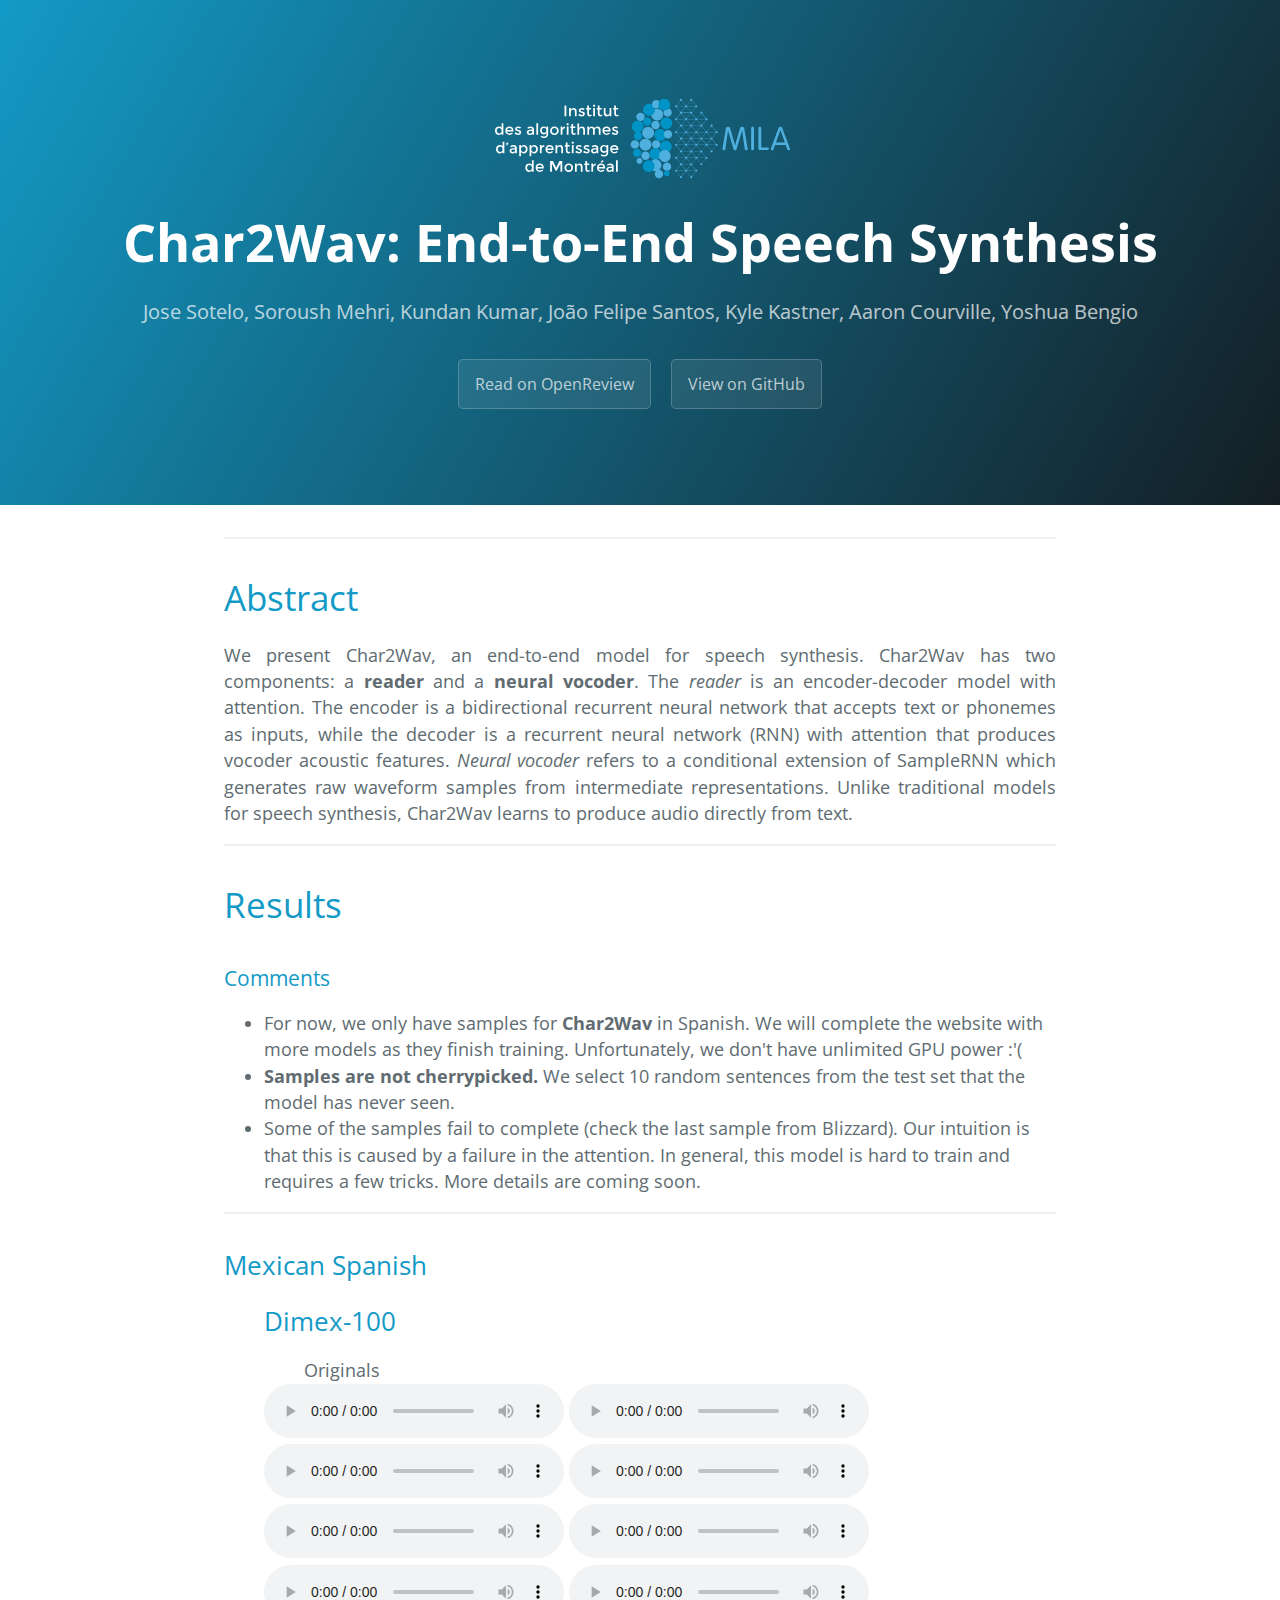
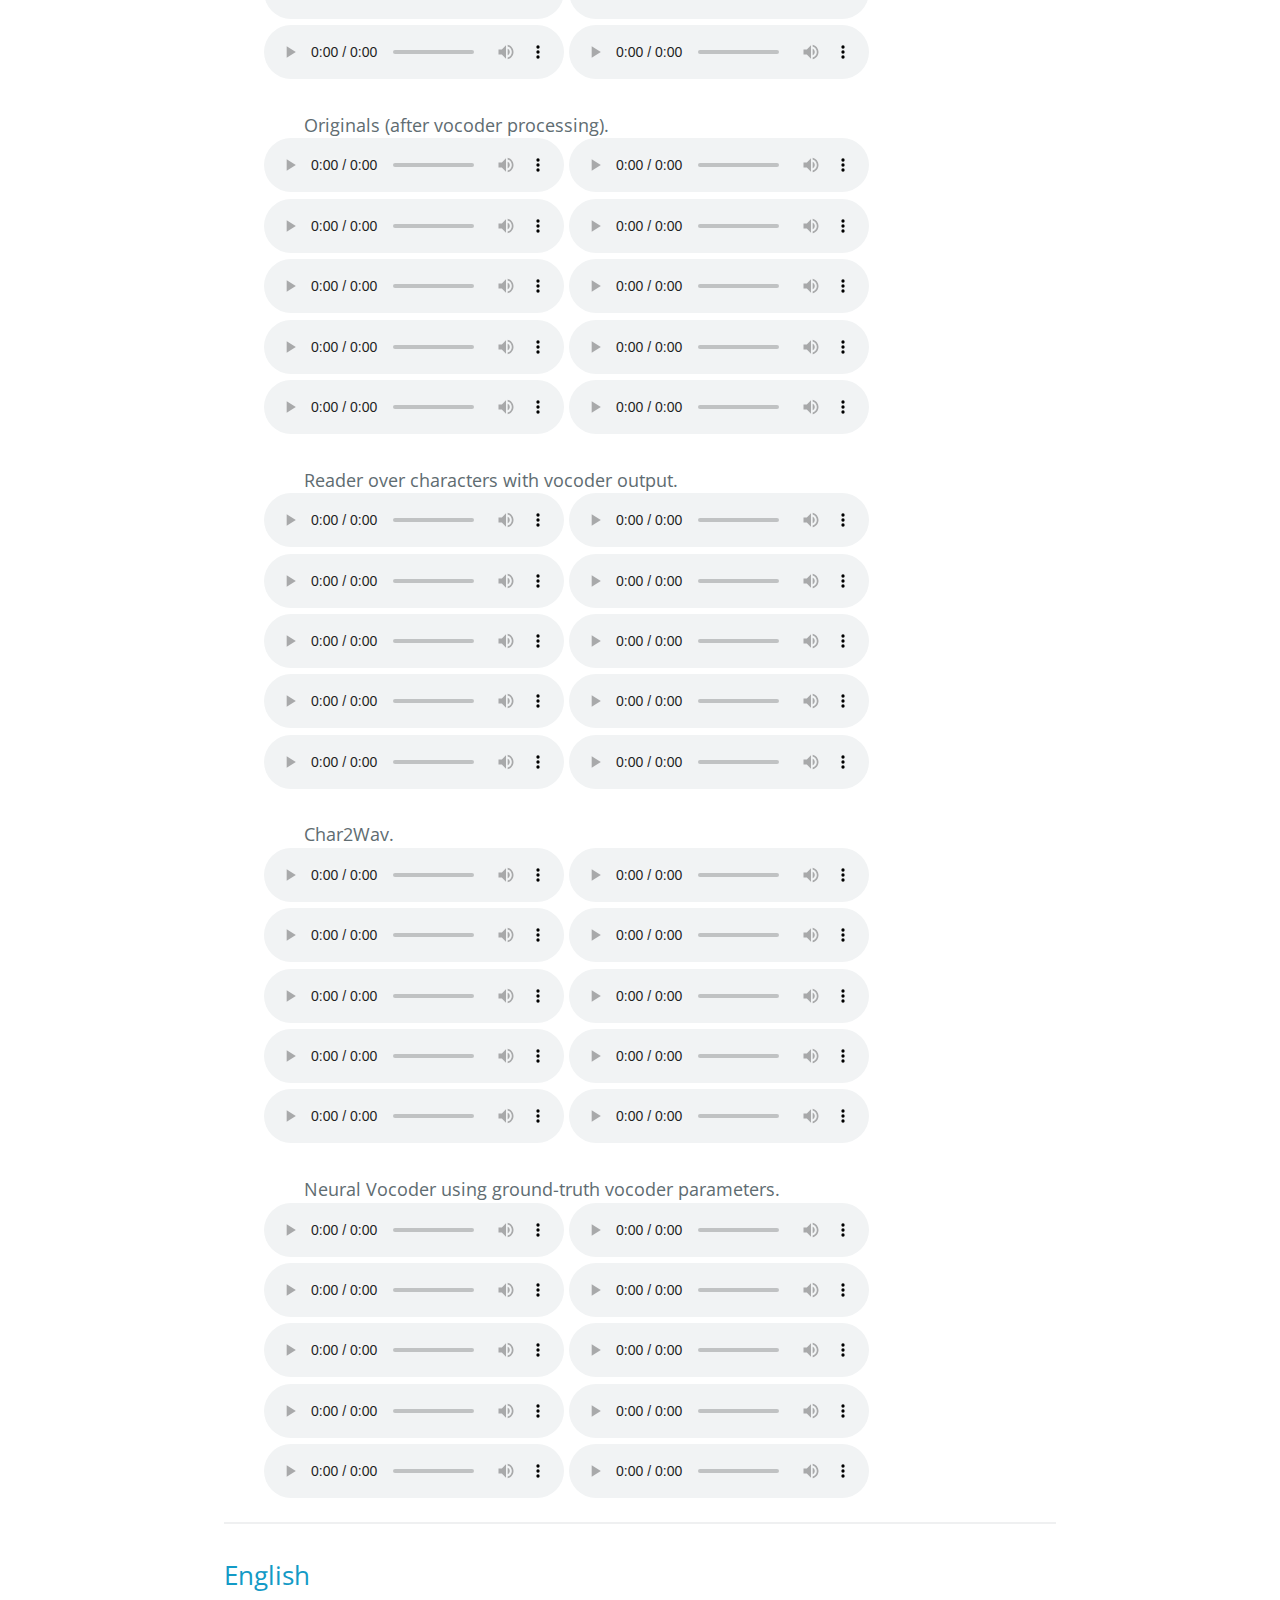
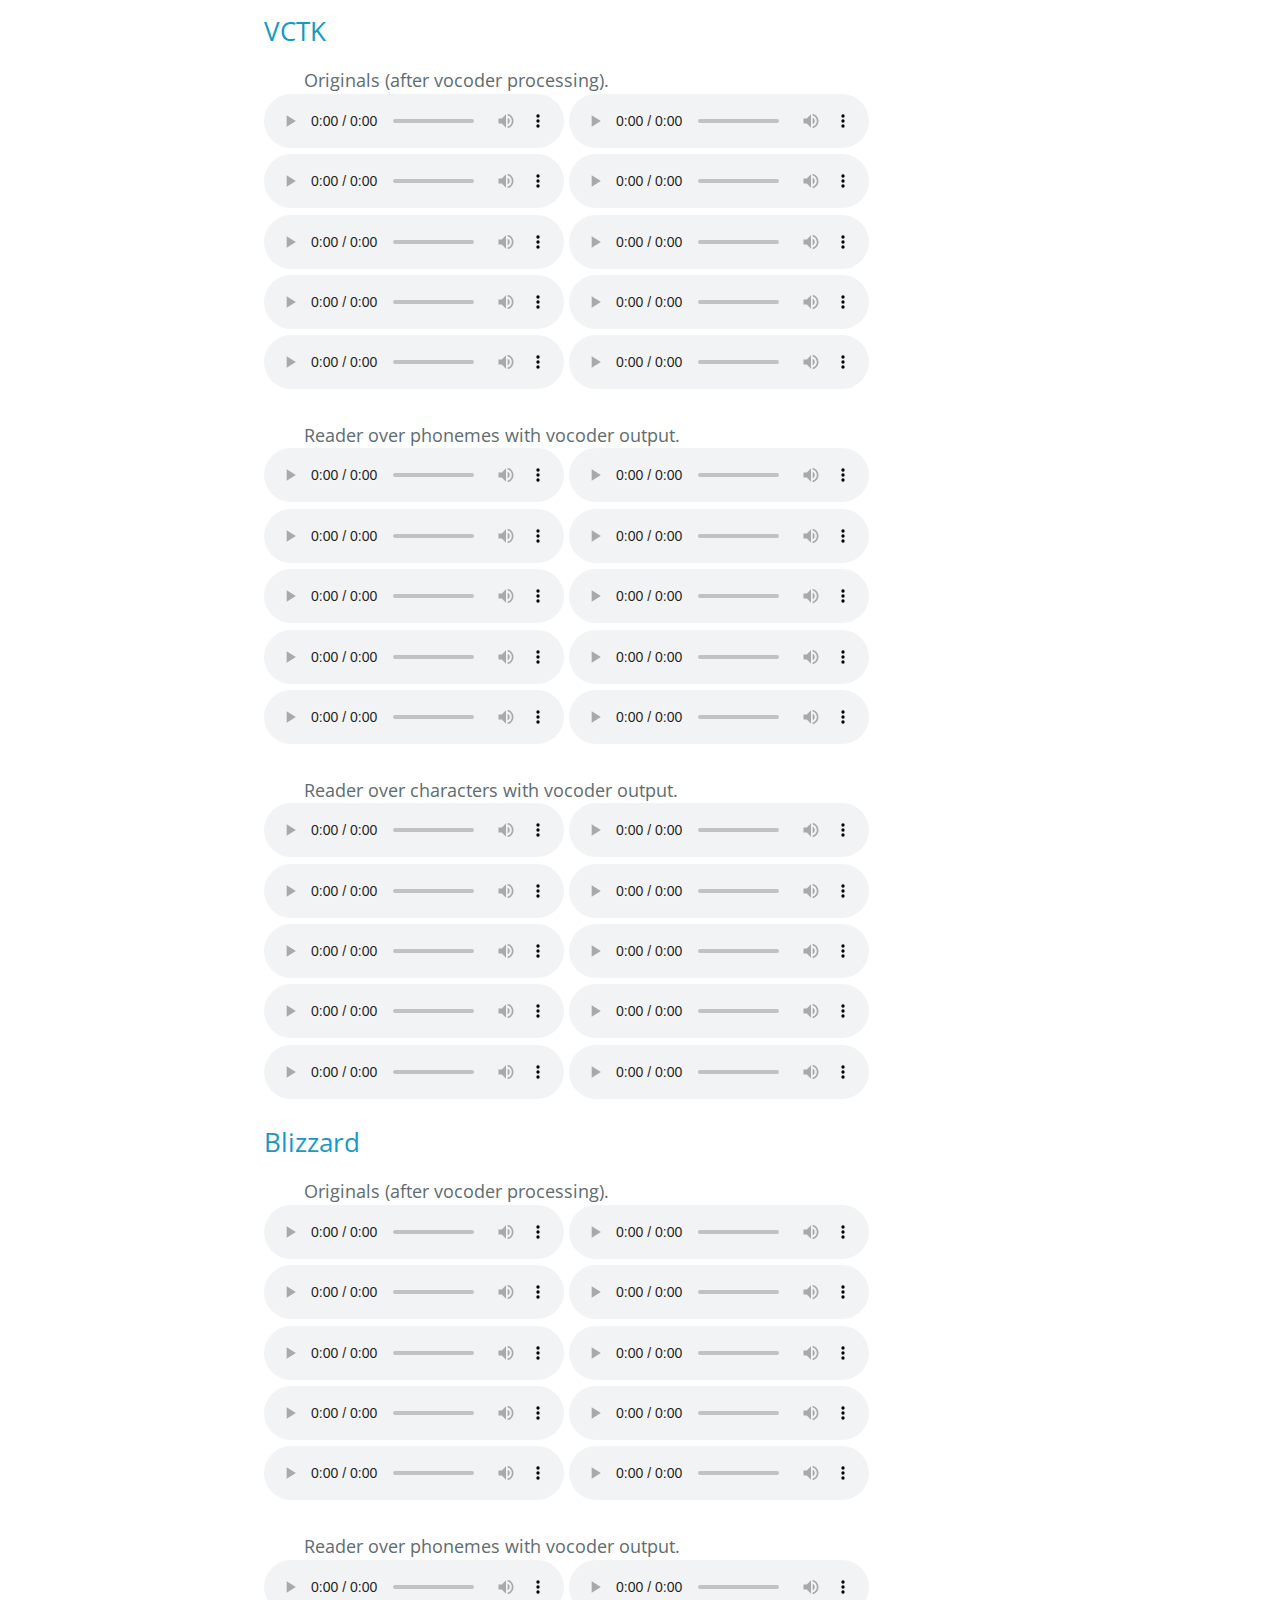
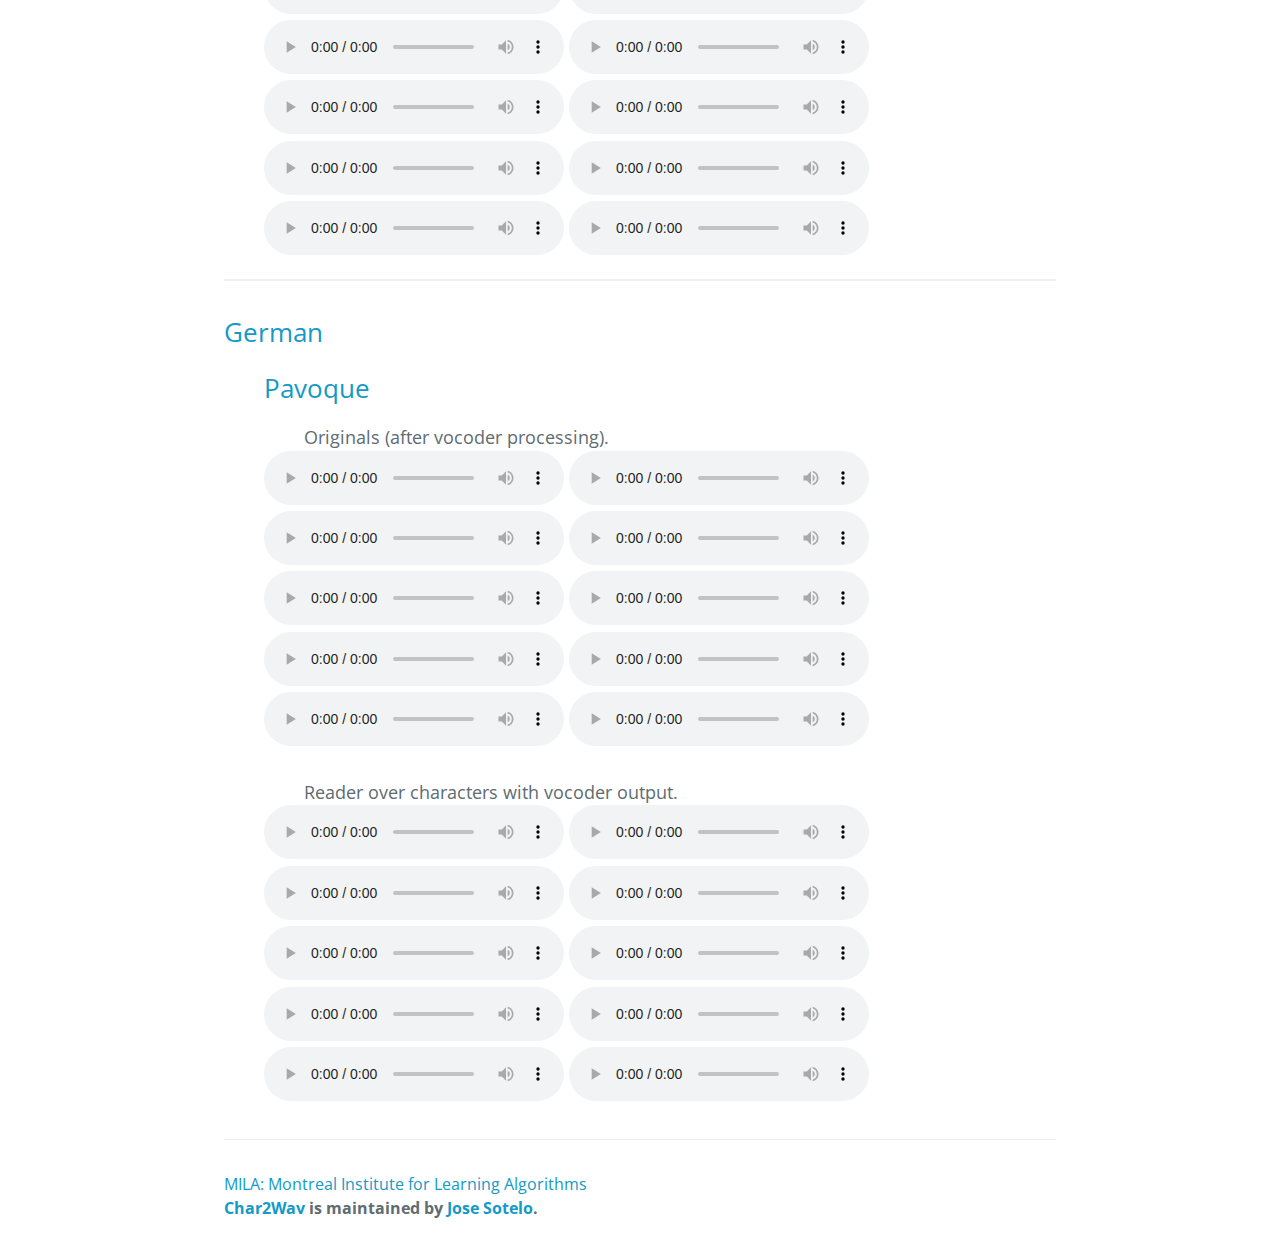
==== obamanet/index.html @ 6a2c7021 "pushing all code to obamanet folder" ====
<!DOCTYPE html>
<html lang="en-us">
<script>

  (function(i,s,o,g,r,a,m){i['GoogleAnalyticsObject']=r;i[r]=i[r]||function(){
  (i[r].q=i[r].q||[]).push(arguments)},i[r].l=1*new Date();a=s.createElement(o),
  m=s.getElementsByTagName(o)[0];a.async=1;a.src=g;m.parentNode.insertBefore(a,m)
  })(window,document,'script','https://www.google-analytics.com/analytics.js','ga');

  ga('create', 'UA-89688406-1', 'auto');
  ga('send', 'pageview');

</script>

<head>
  <meta charset="UTF-8">
  <title>Char2Wav: End-to-End Speech Synthesis</title>
  <meta name="viewport" content="width=device-width, initial-scale=1">
  <meta name="theme-color" content="#157878">
  <link rel="stylesheet" href="css/normalize.css">
  <link href='https://fonts.googleapis.com/css?family=Open+Sans:400,700' rel='stylesheet' type='text/css'>
  <link rel="stylesheet" href="css/cayman.css">
</head>

<body>
  <section class="page-header">
    <img src="assets/mila_logo_fr.svg">
    <h1 class="project-name">Char2Wav: End-to-End Speech Synthesis</h1>
    <h2 class="project-tagline">Jose Sotelo, Soroush Mehri, Kundan Kumar, João Felipe Santos, Kyle Kastner, Aaron Courville, Yoshua Bengio</h2>
    <a href="https://openreview.net/forum?id=B1VWyySKx" class="btn">Read on OpenReview</a>
    <a href="https://github.com/sotelo/parrot" class="btn">View on GitHub</a>
  </section>


  <section class="main-content">

<hr />
  <h1 id="section">Abstract</h1>
  <p style="text-align:justify">We present Char2Wav, an end-to-end model for speech synthesis. Char2Wav has two components: a <strong>reader</strong> and a <strong>neural vocoder</strong>. The <em>reader</em> is an encoder-decoder model with attention. The encoder is a bidirectional recurrent neural network that accepts text or phonemes as inputs, while the decoder is a recurrent neural network (RNN) with attention that produces vocoder acoustic features. <em>Neural vocoder</em> refers to a conditional extension of SampleRNN which generates raw waveform samples from intermediate representations. Unlike traditional models for speech synthesis, Char2Wav learns to produce audio directly from text.</p>
<hr />

<h1 id="section">Results</h1>

<h3 id="section">Comments</h3>
<ul>
  <li>For now, we only have samples for <strong>Char2Wav</strong> in Spanish. We will complete the website with more models as they finish training. Unfortunately, we don't have unlimited GPU power :'( </li>
  <li><strong> Samples are not cherrypicked.</strong> We select 10 random sentences from the test set that the model has never seen.</li>
  <li>Some of the samples fail to complete (check the last sample from Blizzard). Our intuition is that this is caused by a failure in the attention. In general, this model is hard to train and requires a few tricks. More details are coming soon.</li>
</ul>

<hr />

<h2>Mexican Spanish</h2>
  <ul>
    <h2>Dimex-100</h2>
    
    <ul>Originals</ul>

    <audio controls>
      <source src="./files/wav/dimex/raw_best_bidirectional_text_0.wav" type="audio/wav">
    Your browser does not support the audio element.
    </audio>

    <audio controls>
      <source src="./files/wav/dimex/raw_best_bidirectional_text_1.wav" type="audio/wav">
    Your browser does not support the audio element.
    </audio>

    <audio controls>
      <source src="./files/wav/dimex/raw_best_bidirectional_text_2.wav" type="audio/wav">
    Your browser does not support the audio element.
    </audio>

    <audio controls>
      <source src="./files/wav/dimex/raw_best_bidirectional_text_3.wav" type="audio/wav">
    Your browser does not support the audio element.
    </audio>

    <audio controls>
      <source src="./files/wav/dimex/raw_best_bidirectional_text_4.wav" type="audio/wav">
    Your browser does not support the audio element.
    </audio>

    <audio controls>
      <source src="./files/wav/dimex/raw_best_bidirectional_text_5.wav" type="audio/wav">
    Your browser does not support the audio element.
    </audio>

    <audio controls>
      <source src="./files/wav/dimex/raw_best_bidirectional_text_6.wav" type="audio/wav">
    Your browser does not support the audio element.
    </audio>

    <audio controls>
      <source src="./files/wav/dimex/raw_best_bidirectional_text_7.wav" type="audio/wav">
    Your browser does not support the audio element.
    </audio>

    <audio controls>
      <source src="./files/wav/dimex/raw_best_bidirectional_text_8.wav" type="audio/wav">
    Your browser does not support the audio element.
    </audio>

    <audio controls>
      <source src="./files/wav/dimex/raw_best_bidirectional_text_9.wav" type="audio/wav">
    Your browser does not support the audio element.
    </audio>

    <ul><br>Originals (after vocoder processing).</ul>

    <audio controls>
      <source src="./files/wav/dimex/original_best_bidirectional_text_0.wav" type="audio/wav">
    Your browser does not support the audio element.
    </audio>

    <audio controls>
      <source src="./files/wav/dimex/original_best_bidirectional_text_1.wav" type="audio/wav">
    Your browser does not support the audio element.
    </audio>

    <audio controls>
      <source src="./files/wav/dimex/original_best_bidirectional_text_2.wav" type="audio/wav">
    Your browser does not support the audio element.
    </audio>

    <audio controls>
      <source src="./files/wav/dimex/original_best_bidirectional_text_3.wav" type="audio/wav">
    Your browser does not support the audio element.
    </audio>

    <audio controls>
      <source src="./files/wav/dimex/original_best_bidirectional_text_4.wav" type="audio/wav">
    Your browser does not support the audio element.
    </audio>

    <audio controls>
      <source src="./files/wav/dimex/original_best_bidirectional_text_5.wav" type="audio/wav">
    Your browser does not support the audio element.
    </audio>

    <audio controls>
      <source src="./files/wav/dimex/original_best_bidirectional_text_6.wav" type="audio/wav">
    Your browser does not support the audio element.
    </audio>

    <audio controls>
      <source src="./files/wav/dimex/original_best_bidirectional_text_7.wav" type="audio/wav">
    Your browser does not support the audio element.
    </audio>

    <audio controls>
      <source src="./files/wav/dimex/original_best_bidirectional_text_8.wav" type="audio/wav">
    Your browser does not support the audio element.
    </audio>

    <audio controls>
      <source src="./files/wav/dimex/original_best_bidirectional_text_9.wav" type="audio/wav">
    Your browser does not support the audio element.
    </audio>

    <ul><br>Reader over characters with vocoder output.</ul>

    <audio controls>
      <source src="./files/wav/dimex/best_bidirectional_text_0.wav" type="audio/wav">
    Your browser does not support the audio element.
    </audio>

    <audio controls>
      <source src="./files/wav/dimex/best_bidirectional_text_1.wav" type="audio/wav">
    Your browser does not support the audio element.
    </audio>

    <audio controls>
      <source src="./files/wav/dimex/best_bidirectional_text_2.wav" type="audio/wav">
    Your browser does not support the audio element.
    </audio>

    <audio controls>
      <source src="./files/wav/dimex/best_bidirectional_text_3.wav" type="audio/wav">
    Your browser does not support the audio element.
    </audio>

    <audio controls>
      <source src="./files/wav/dimex/best_bidirectional_text_4.wav" type="audio/wav">
    Your browser does not support the audio element.
    </audio>

    <audio controls>
      <source src="./files/wav/dimex/best_bidirectional_text_5.wav" type="audio/wav">
    Your browser does not support the audio element.
    </audio>

    <audio controls>
      <source src="./files/wav/dimex/best_bidirectional_text_6.wav" type="audio/wav">
    Your browser does not support the audio element.
    </audio>

    <audio controls>
      <source src="./files/wav/dimex/best_bidirectional_text_7.wav" type="audio/wav">
    Your browser does not support the audio element.
    </audio>

    <audio controls>
      <source src="./files/wav/dimex/best_bidirectional_text_8.wav" type="audio/wav">
    Your browser does not support the audio element.
    </audio>

    <audio controls>
      <source src="./files/wav/dimex/best_bidirectional_text_9.wav" type="audio/wav">
    Your browser does not support the audio element.
    </audio>

<ul><br>Char2Wav.</ul>

    <audio controls>
      <source src="./files/wav/dimex/sample_best_char2wav_0.wav" type="audio/wav">
    Your browser does not support the audio element.
    </audio>

    <audio controls>
      <source src="./files/wav/dimex/sample_best_char2wav_1.wav" type="audio/wav">
    Your browser does not support the audio element.
    </audio>

    <audio controls>
      <source src="./files/wav/dimex/sample_best_char2wav_2.wav" type="audio/wav">
    Your browser does not support the audio element.
    </audio>

    <audio controls>
      <source src="./files/wav/dimex/sample_best_char2wav_3.wav" type="audio/wav">
    Your browser does not support the audio element.
    </audio>

    <audio controls>
      <source src="./files/wav/dimex/sample_best_char2wav_4.wav" type="audio/wav">
    Your browser does not support the audio element.
    </audio>

    <audio controls>
      <source src="./files/wav/dimex/sample_best_char2wav_5.wav" type="audio/wav">
    Your browser does not support the audio element.
    </audio>

    <audio controls>
      <source src="./files/wav/dimex/sample_best_char2wav_6.wav" type="audio/wav">
    Your browser does not support the audio element.
    </audio>

    <audio controls>
      <source src="./files/wav/dimex/sample_best_char2wav_7.wav" type="audio/wav">
    Your browser does not support the audio element.
    </audio>

    <audio controls>
      <source src="./files/wav/dimex/sample_best_char2wav_8.wav" type="audio/wav">
    Your browser does not support the audio element.
    </audio>

    <audio controls>
      <source src="./files/wav/dimex/sample_best_char2wav_9.wav" type="audio/wav">
    Your browser does not support the audio element.
    </audio>

<ul><br>Neural Vocoder using ground-truth vocoder parameters.</ul>

    <audio controls>
      <source src="./files/wav/dimex/data_vocoder_features_0.wav" type="audio/wav">
    Your browser does not support the audio element.
    </audio>

    <audio controls>
      <source src="./files/wav/dimex/data_vocoder_features_1.wav" type="audio/wav">
    Your browser does not support the audio element.
    </audio>

    <audio controls>
      <source src="./files/wav/dimex/data_vocoder_features_2.wav" type="audio/wav">
    Your browser does not support the audio element.
    </audio>

    <audio controls>
      <source src="./files/wav/dimex/data_vocoder_features_3.wav" type="audio/wav">
    Your browser does not support the audio element.
    </audio>

    <audio controls>
      <source src="./files/wav/dimex/data_vocoder_features_4.wav" type="audio/wav">
    Your browser does not support the audio element.
    </audio>

    <audio controls>
      <source src="./files/wav/dimex/data_vocoder_features_5.wav" type="audio/wav">
    Your browser does not support the audio element.
    </audio>

    <audio controls>
      <source src="./files/wav/dimex/data_vocoder_features_6.wav" type="audio/wav">
    Your browser does not support the audio element.
    </audio>

    <audio controls>
      <source src="./files/wav/dimex/data_vocoder_features_7.wav" type="audio/wav">
    Your browser does not support the audio element.
    </audio>

    <audio controls>
      <source src="./files/wav/dimex/data_vocoder_features_8.wav" type="audio/wav">
    Your browser does not support the audio element.
    </audio>

    <audio controls>
      <source src="./files/wav/dimex/data_vocoder_features_9.wav" type="audio/wav">
    Your browser does not support the audio element.
    </audio>

  </ul>
</ul>
<hr />

  <h2>English</h2>
    <ul>
      <h2>VCTK</h2>

      <ul>Originals (after vocoder processing).</ul>

      <audio controls>
        <source src="./files/wav/vctk/original_best_bidirectional_encoder_0.wav" type="audio/wav">
      Your browser does not support the audio element.
      </audio>

      <audio controls>
        <source src="./files/wav/vctk/original_best_bidirectional_encoder_1.wav" type="audio/wav">
      Your browser does not support the audio element.
      </audio>

      <audio controls>
        <source src="./files/wav/vctk/original_best_bidirectional_encoder_2.wav" type="audio/wav">
      Your browser does not support the audio element.
      </audio>

      <audio controls>
        <source src="./files/wav/vctk/original_best_bidirectional_encoder_3.wav" type="audio/wav">
      Your browser does not support the audio element.
      </audio>

      <audio controls>
        <source src="./files/wav/vctk/original_best_bidirectional_encoder_4.wav" type="audio/wav">
      Your browser does not support the audio element.
      </audio>

      <audio controls>
        <source src="./files/wav/vctk/original_best_bidirectional_encoder_5.wav" type="audio/wav">
      Your browser does not support the audio element.
      </audio>

      <audio controls>
        <source src="./files/wav/vctk/original_best_bidirectional_encoder_6.wav" type="audio/wav">
      Your browser does not support the audio element.
      </audio>

      <audio controls>
        <source src="./files/wav/vctk/original_best_bidirectional_encoder_7.wav" type="audio/wav">
      Your browser does not support the audio element.
      </audio>

      <audio controls>
        <source src="./files/wav/vctk/original_best_bidirectional_encoder_8.wav" type="audio/wav">
      Your browser does not support the audio element.
      </audio>

      <audio controls>
        <source src="./files/wav/vctk/original_best_bidirectional_encoder_9.wav" type="audio/wav">
      Your browser does not support the audio element.
      </audio>

      <ul><br>Reader over phonemes with vocoder output.</ul>

      <audio controls>
        <source src="./files/wav/vctk/best_bidirectional_encoder_0.wav" type="audio/wav">
      Your browser does not support the audio element.
      </audio>

      <audio controls>
        <source src="./files/wav/vctk/best_bidirectional_encoder_1.wav" type="audio/wav">
      Your browser does not support the audio element.
      </audio>

      <audio controls>
        <source src="./files/wav/vctk/best_bidirectional_encoder_2.wav" type="audio/wav">
      Your browser does not support the audio element.
      </audio>

      <audio controls>
        <source src="./files/wav/vctk/best_bidirectional_encoder_3.wav" type="audio/wav">
      Your browser does not support the audio element.
      </audio>

      <audio controls>
        <source src="./files/wav/vctk/best_bidirectional_encoder_4.wav" type="audio/wav">
      Your browser does not support the audio element.
      </audio>

      <audio controls>
        <source src="./files/wav/vctk/best_bidirectional_encoder_5.wav" type="audio/wav">
      Your browser does not support the audio element.
      </audio>

      <audio controls>
        <source src="./files/wav/vctk/best_bidirectional_encoder_6.wav" type="audio/wav">
      Your browser does not support the audio element.
      </audio>

      <audio controls>
        <source src="./files/wav/vctk/best_bidirectional_encoder_7.wav" type="audio/wav">
      Your browser does not support the audio element.
      </audio>

      <audio controls>
        <source src="./files/wav/vctk/best_bidirectional_encoder_8.wav" type="audio/wav">
      Your browser does not support the audio element.
      </audio>

      <audio controls>
        <source src="./files/wav/vctk/best_bidirectional_encoder_9.wav" type="audio/wav">
      Your browser does not support the audio element.
      </audio>


      <ul><br>Reader over characters with vocoder output.</ul>

      <audio controls>
        <source src="./files/wav/vctk/best_bidirectional_text_0.wav" type="audio/wav">
      Your browser does not support the audio element.
      </audio>

      <audio controls>
        <source src="./files/wav/vctk/best_bidirectional_text_1.wav" type="audio/wav">
      Your browser does not support the audio element.
      </audio>

      <audio controls>
        <source src="./files/wav/vctk/best_bidirectional_text_2.wav" type="audio/wav">
      Your browser does not support the audio element.
      </audio>

      <audio controls>
        <source src="./files/wav/vctk/best_bidirectional_text_3.wav" type="audio/wav">
      Your browser does not support the audio element.
      </audio>

      <audio controls>
        <source src="./files/wav/vctk/best_bidirectional_text_4.wav" type="audio/wav">
      Your browser does not support the audio element.
      </audio>

      <audio controls>
        <source src="./files/wav/vctk/best_bidirectional_text_5.wav" type="audio/wav">
      Your browser does not support the audio element.
      </audio>

      <audio controls>
        <source src="./files/wav/vctk/best_bidirectional_text_6.wav" type="audio/wav">
      Your browser does not support the audio element.
      </audio>

      <audio controls>
        <source src="./files/wav/vctk/best_bidirectional_text_7.wav" type="audio/wav">
      Your browser does not support the audio element.
      </audio>

      <audio controls>
        <source src="./files/wav/vctk/best_bidirectional_text_8.wav" type="audio/wav">
      Your browser does not support the audio element.
      </audio>

      <audio controls>
        <source src="./files/wav/vctk/best_bidirectional_text_9.wav" type="audio/wav">
      Your browser does not support the audio element.
      </audio>

    </ul>

    <ul>
      <h2>Blizzard</h2>
      
      <ul>Originals (after vocoder processing).</ul>

      <audio controls>
        <source src="./files/wav/blizzard/original_best_bidirectional_encoder_0.wav" type="audio/wav">
      Your browser does not support the audio element.
      </audio>

      <audio controls>
        <source src="./files/wav/blizzard/original_best_bidirectional_encoder_1.wav" type="audio/wav">
      Your browser does not support the audio element.
      </audio>

      <audio controls>
        <source src="./files/wav/blizzard/original_best_bidirectional_encoder_2.wav" type="audio/wav">
      Your browser does not support the audio element.
      </audio>

      <audio controls>
        <source src="./files/wav/blizzard/original_best_bidirectional_encoder_3.wav" type="audio/wav">
      Your browser does not support the audio element.
      </audio>

      <audio controls>
        <source src="./files/wav/blizzard/original_best_bidirectional_encoder_4.wav" type="audio/wav">
      Your browser does not support the audio element.
      </audio>

      <audio controls>
        <source src="./files/wav/blizzard/original_best_bidirectional_encoder_5.wav" type="audio/wav">
      Your browser does not support the audio element.
      </audio>

      <audio controls>
        <source src="./files/wav/blizzard/original_best_bidirectional_encoder_6.wav" type="audio/wav">
      Your browser does not support the audio element.
      </audio>

      <audio controls>
        <source src="./files/wav/blizzard/original_best_bidirectional_encoder_7.wav" type="audio/wav">
      Your browser does not support the audio element.
      </audio>

      <audio controls>
        <source src="./files/wav/blizzard/original_best_bidirectional_encoder_8.wav" type="audio/wav">
      Your browser does not support the audio element.
      </audio>

      <audio controls>
        <source src="./files/wav/blizzard/original_best_bidirectional_encoder_9.wav" type="audio/wav">
      Your browser does not support the audio element.
      </audio>


      <ul><br>Reader over phonemes with vocoder output.</ul>

      <audio controls>
        <source src="./files/wav/blizzard/best_bidirectional_encoder_0.wav" type="audio/wav">
      Your browser does not support the audio element.
      </audio>

      <audio controls>
        <source src="./files/wav/blizzard/best_bidirectional_encoder_1.wav" type="audio/wav">
      Your browser does not support the audio element.
      </audio>

      <audio controls>
        <source src="./files/wav/blizzard/best_bidirectional_encoder_2.wav" type="audio/wav">
      Your browser does not support the audio element.
      </audio>

      <audio controls>
        <source src="./files/wav/blizzard/best_bidirectional_encoder_3.wav" type="audio/wav">
      Your browser does not support the audio element.
      </audio>

      <audio controls>
        <source src="./files/wav/blizzard/best_bidirectional_encoder_4.wav" type="audio/wav">
      Your browser does not support the audio element.
      </audio>

      <audio controls>
        <source src="./files/wav/blizzard/best_bidirectional_encoder_5.wav" type="audio/wav">
      Your browser does not support the audio element.
      </audio>

      <audio controls>
        <source src="./files/wav/blizzard/best_bidirectional_encoder_6.wav" type="audio/wav">
      Your browser does not support the audio element.
      </audio>

      <audio controls>
        <source src="./files/wav/blizzard/best_bidirectional_encoder_7.wav" type="audio/wav">
      Your browser does not support the audio element.
      </audio>

      <audio controls>
        <source src="./files/wav/blizzard/best_bidirectional_encoder_8.wav" type="audio/wav">
      Your browser does not support the audio element.
      </audio>

      <audio controls>
        <source src="./files/wav/blizzard/best_bidirectional_encoder_9.wav" type="audio/wav">
      Your browser does not support the audio element.
      </audio>

    </ul>
  </ul>
<hr />

<h2>German</h2>
    <ul>
      <h2>Pavoque</h2>
      
      <ul>Originals (after vocoder processing).</ul>

      <audio controls>
        <source src="./files/wav/pavoque/original_best_bidirectional_text_0.wav" type="audio/wav">
      Your browser does not support the audio element.
      </audio>

      <audio controls>
        <source src="./files/wav/pavoque/original_best_bidirectional_text_1.wav" type="audio/wav">
      Your browser does not support the audio element.
      </audio>

      <audio controls>
        <source src="./files/wav/pavoque/original_best_bidirectional_text_2.wav" type="audio/wav">
      Your browser does not support the audio element.
      </audio>

      <audio controls>
        <source src="./files/wav/pavoque/original_best_bidirectional_text_3.wav" type="audio/wav">
      Your browser does not support the audio element.
      </audio>

      <audio controls>
        <source src="./files/wav/pavoque/original_best_bidirectional_text_4.wav" type="audio/wav">
      Your browser does not support the audio element.
      </audio>

      <audio controls>
        <source src="./files/wav/pavoque/original_best_bidirectional_text_5.wav" type="audio/wav">
      Your browser does not support the audio element.
      </audio>

      <audio controls>
        <source src="./files/wav/pavoque/original_best_bidirectional_text_6.wav" type="audio/wav">
      Your browser does not support the audio element.
      </audio>

      <audio controls>
        <source src="./files/wav/pavoque/original_best_bidirectional_text_7.wav" type="audio/wav">
      Your browser does not support the audio element.
      </audio>

      <audio controls>
        <source src="./files/wav/pavoque/original_best_bidirectional_text_8.wav" type="audio/wav">
      Your browser does not support the audio element.
      </audio>

      <audio controls>
        <source src="./files/wav/pavoque/original_best_bidirectional_text_9.wav" type="audio/wav">
      Your browser does not support the audio element.
      </audio>

      <ul><br>Reader over characters with vocoder output.</ul>

      <audio controls>
        <source src="./files/wav/pavoque/best_bidirectional_text_0.wav" type="audio/wav">
      Your browser does not support the audio element.
      </audio>

      <audio controls>
        <source src="./files/wav/pavoque/best_bidirectional_text_1.wav" type="audio/wav">
      Your browser does not support the audio element.
      </audio>

      <audio controls>
        <source src="./files/wav/pavoque/best_bidirectional_text_2.wav" type="audio/wav">
      Your browser does not support the audio element.
      </audio>

      <audio controls>
        <source src="./files/wav/pavoque/best_bidirectional_text_3.wav" type="audio/wav">
      Your browser does not support the audio element.
      </audio>

      <audio controls>
        <source src="./files/wav/pavoque/best_bidirectional_text_4.wav" type="audio/wav">
      Your browser does not support the audio element.
      </audio>

      <audio controls>
        <source src="./files/wav/pavoque/best_bidirectional_text_5.wav" type="audio/wav">
      Your browser does not support the audio element.
      </audio>

      <audio controls>
        <source src="./files/wav/pavoque/best_bidirectional_text_6.wav" type="audio/wav">
      Your browser does not support the audio element.
      </audio>

      <audio controls>
        <source src="./files/wav/pavoque/best_bidirectional_text_7.wav" type="audio/wav">
      Your browser does not support the audio element.
      </audio>

      <audio controls>
        <source src="./files/wav/pavoque/best_bidirectional_text_8.wav" type="audio/wav">
      Your browser does not support the audio element.
      </audio>

      <audio controls>
        <source src="./files/wav/pavoque/best_bidirectional_text_9.wav" type="audio/wav">
      Your browser does not support the audio element.
      </audio>
    </ul>
  </ul>

<footer class="site-footer">
  <span class="site-footer-credits"><a href="https://mila.umontreal.ca">MILA: Montreal Institute for Learning Algorithms</a></span>
  <span class="site-footer-owner"><a href="">Char2Wav</a> is maintained by <a href="https://josesotelo.com">Jose Sotelo</a>.</span>
</footer>


  </section>

  </body>
</html>
---- obamanet/css/cayman.css ----
* {
  box-sizing: border-box; }

body {
  padding: 0;
  margin: 0;
  font-family: "Open Sans", "Helvetica Neue", Helvetica, Arial, sans-serif;
  font-size: 16px;
  line-height: 1.5;
  color: #606c71; }

a {
  color: #139ac6;
  text-decoration: none; }
  a:hover {
    text-decoration: underline; }

.btn {
  display: inline-block;
  margin-bottom: 1rem;
  color: rgba(255, 255, 255, 0.7);
  background-color: rgba(255, 255, 255, 0.08);
  border-color: rgba(255, 255, 255, 0.2);
  border-style: solid;
  border-width: 1px;
  border-radius: 0.3rem;
  transition: color 0.2s, background-color 0.2s, border-color 0.2s; }
  .btn:hover {
    color: rgba(255, 255, 255, 0.8);
    text-decoration: none;
    background-color: rgba(255, 255, 255, 0.2);
    border-color: rgba(255, 255, 255, 0.3); }
  .btn + .btn {
    margin-left: 1rem; }
  @media screen and (min-width: 64em) {
    .btn {
      padding: 0.75rem 1rem; } }
  @media screen and (min-width: 42em) and (max-width: 64em) {
    .btn {
      padding: 0.6rem 0.9rem;
      font-size: 0.9rem; } }
  @media screen and (max-width: 42em) {
    .btn {
      display: block;
      width: 100%;
      padding: 0.75rem;
      font-size: 0.9rem; }
      .btn + .btn {
        margin-top: 1rem;
        margin-left: 0; } }

.page-header {
  color: #fff;
  text-align: center;
  background-color: #159957;
  background-image: linear-gradient(120deg, #139ac6, #141E24); }
  .page-header img {
    max-width: 300px; }
  @media screen and (min-width: 64em) {
    .page-header {
      padding: 5rem 6rem; } }
  @media screen and (min-width: 42em) and (max-width: 64em) {
    .page-header {
      padding: 3rem 4rem; } }
  @media screen and (max-width: 42em) {
    .page-header {
      padding: 2rem 1rem; } }

.project-name {
  margin-top: 0;
  margin-bottom: 0.1rem; }
  @media screen and (min-width: 64em) {
    .project-name {
      font-size: 3.25rem; } }
  @media screen and (min-width: 42em) and (max-width: 64em) {
    .project-name {
      font-size: 2.25rem; } }
  @media screen and (max-width: 42em) {
    .project-name {
      font-size: 1.75rem; } }

.project-tagline {
  margin-bottom: 2rem;
  font-weight: normal;
  opacity: 0.7; }
  @media screen and (min-width: 64em) {
    .project-tagline {
      font-size: 1.25rem; } }
  @media screen and (min-width: 42em) and (max-width: 64em) {
    .project-tagline {
      font-size: 1.15rem; } }
  @media screen and (max-width: 42em) {
    .project-tagline {
      font-size: 1rem; } }

.main-content {
  word-wrap: break-word; }
  .main-content :first-child {
    margin-top: 0; }
  @media screen and (min-width: 64em) {
    .main-content {
      max-width: 64rem;
      padding: 2rem 6rem;
      margin: 0 auto;
      font-size: 1.1rem; } }
  @media screen and (min-width: 42em) and (max-width: 64em) {
    .main-content {
      padding: 2rem 4rem;
      font-size: 1.1rem; } }
  @media screen and (max-width: 42em) {
    .main-content {
      padding: 2rem 1rem;
      font-size: 1rem; } }
  .main-content img {
    max-width: 100%; }
  .main-content h1,
  .main-content h2,
  .main-content h3,
  .main-content h4,
  .main-content h5,
  .main-content h6 {
    margin-top: 2rem;
    margin-bottom: 1rem;
    font-weight: normal;
    color: #139ac6; }
  .main-content p {
    margin-bottom: 1em; }
  .main-content code {
    padding: 2px 4px;
    font-family: Consolas, "Liberation Mono", Menlo, Courier, monospace;
    font-size: 0.9rem;
    color: #567482;
    background-color: #f3f6fa;
    border-radius: 0.3rem; }
  .main-content pre {
    padding: 0.8rem;
    margin-top: 0;
    margin-bottom: 1rem;
    font: 1rem Consolas, "Liberation Mono", Menlo, Courier, monospace;
    color: #567482;
    word-wrap: normal;
    background-color: #f3f6fa;
    border: solid 1px #dce6f0;
    border-radius: 0.3rem; }
    .main-content pre > code {
      padding: 0;
      margin: 0;
      font-size: 0.9rem;
      color: #567482;
      word-break: normal;
      white-space: pre;
      background: transparent;
      border: 0; }
  .main-content .highlight {
    margin-bottom: 1rem; }
    .main-content .highlight pre {
      margin-bottom: 0;
      word-break: normal; }
  .main-content .highlight pre,
  .main-content pre {
    padding: 0.8rem;
    overflow: auto;
    font-size: 0.9rem;
    line-height: 1.45;
    border-radius: 0.3rem;
    -webkit-overflow-scrolling: touch; }
  .main-content pre code,
  .main-content pre tt {
    display: inline;
    max-width: initial;
    padding: 0;
    margin: 0;
    overflow: initial;
    line-height: inherit;
    word-wrap: normal;
    background-color: transparent;
    border: 0; }
    .main-content pre code:before, .main-content pre code:after,
    .main-content pre tt:before,
    .main-content pre tt:after {
      content: normal; }
  .main-content ul,
  .main-content ol {
    margin-top: 0; }
  .main-content blockquote {
    padding: 0 1rem;
    margin-left: 0;
    color: #819198;
    border-left: 0.3rem solid #dce6f0; }
    .main-content blockquote > :first-child {
      margin-top: 0; }
    .main-content blockquote > :last-child {
      margin-bottom: 0; }
  .main-content table {
    display: block;
    width: 100%;
    overflow: auto;
    word-break: normal;
    word-break: keep-all;
    -webkit-overflow-scrolling: touch; }
    .main-content table th {
      font-weight: bold; }
    .main-content table th,
    .main-content table td {
      padding: 0.5rem 1rem;
      border: 1px solid #e9ebec; }
  .main-content dl {
    padding: 0; }
    .main-content dl dt {
      padding: 0;
      margin-top: 1rem;
      font-size: 1rem;
      font-weight: bold; }
    .main-content dl dd {
      padding: 0;
      margin-bottom: 1rem; }
  .main-content hr {
    height: 2px;
    padding: 0;
    margin: 1rem 0;
    background-color: #eff0f1;
    border: 0; }

.site-footer {
  padding-top: 2rem;
  margin-top: 2rem;
  border-top: solid 1px #eff0f1; }
  @media screen and (min-width: 64em) {
    .site-footer {
      font-size: 1rem; } }
  @media screen and (min-width: 42em) and (max-width: 64em) {
    .site-footer {
      font-size: 1rem; } }
  @media screen and (max-width: 42em) {
    .site-footer {
      font-size: 0.9rem; } }

.site-footer-owner {
  display: block;
  font-weight: bold; }

.site-footer-credits {
  color: #819198; }
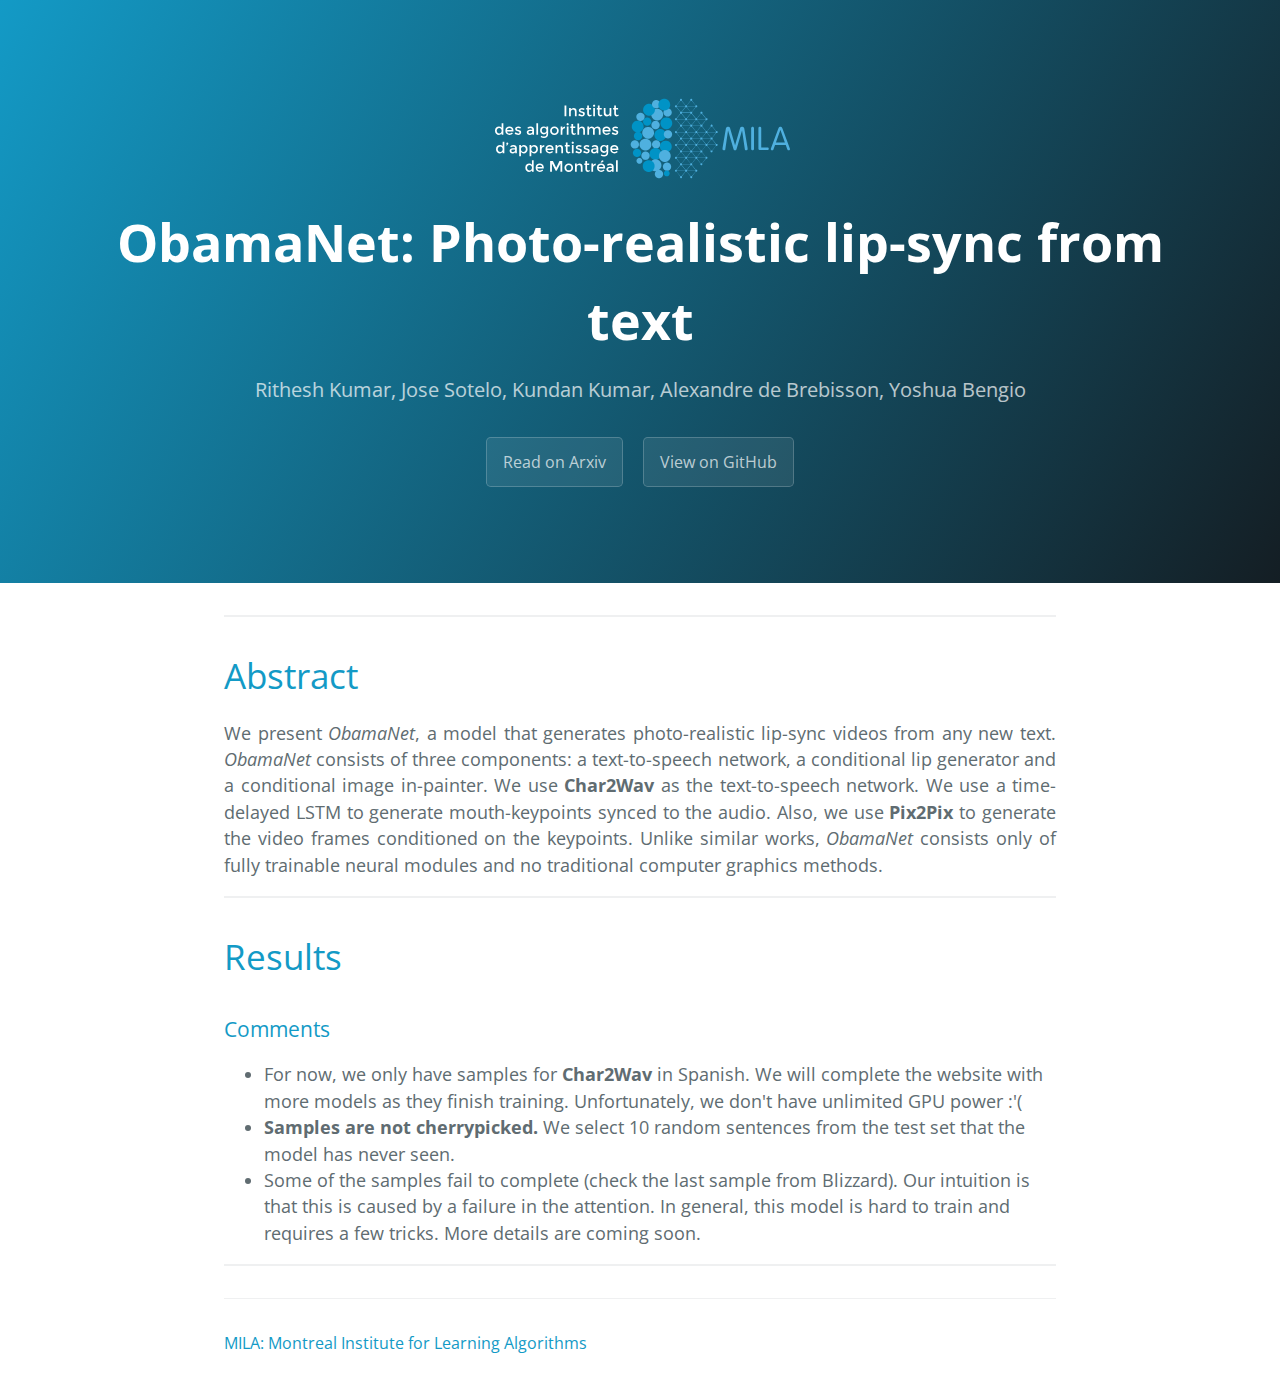
==== commit 186bd6e1: "updating content #2" ====
--- a/obamanet/index.html
+++ b/obamanet/index.html
@@ -14,7 +14,7 @@
 
 <head>
   <meta charset="UTF-8">
-  <title>Char2Wav: End-to-End Speech Synthesis</title>
+  <title>ObamaNet: Photo-realistic lip-sync from text</title>
   <meta name="viewport" content="width=device-width, initial-scale=1">
   <meta name="theme-color" content="#157878">
   <link rel="stylesheet" href="css/normalize.css">
@@ -25,688 +25,35 @@
 <body>
   <section class="page-header">
     <img src="assets/mila_logo_fr.svg">
-    <h1 class="project-name">Char2Wav: End-to-End Speech Synthesis</h1>
-    <h2 class="project-tagline">Jose Sotelo, Soroush Mehri, Kundan Kumar, João Felipe Santos, Kyle Kastner, Aaron Courville, Yoshua Bengio</h2>
-    <a href="https://openreview.net/forum?id=B1VWyySKx" class="btn">Read on OpenReview</a>
-    <a href="https://github.com/sotelo/parrot" class="btn">View on GitHub</a>
+    <h1 class="project-name">ObamaNet: Photo-realistic lip-sync from text</h1>
+    <h2 class="project-tagline">Rithesh Kumar, Jose Sotelo, Kundan Kumar, Alexandre de Brebisson, Yoshua Bengio</h2>
+    <a href="" class="btn">Read on Arxiv</a>
+    <a href="" class="btn">View on GitHub</a>
   </section>
-
 
   <section class="main-content">
 
-<hr />
-  <h1 id="section">Abstract</h1>
-  <p style="text-align:justify">We present Char2Wav, an end-to-end model for speech synthesis. Char2Wav has two components: a <strong>reader</strong> and a <strong>neural vocoder</strong>. The <em>reader</em> is an encoder-decoder model with attention. The encoder is a bidirectional recurrent neural network that accepts text or phonemes as inputs, while the decoder is a recurrent neural network (RNN) with attention that produces vocoder acoustic features. <em>Neural vocoder</em> refers to a conditional extension of SampleRNN which generates raw waveform samples from intermediate representations. Unlike traditional models for speech synthesis, Char2Wav learns to produce audio directly from text.</p>
-<hr />
+  <hr />
+    <h1 id="section">Abstract</h1>
+    <p style="text-align:justify">
+      We present <em>ObamaNet</em>, a model that generates photo-realistic lip-sync videos from any new text. <em>ObamaNet</em> consists of three components: a text-to-speech network, a conditional lip generator and a conditional image in-painter. We use <strong>Char2Wav</strong> as the text-to-speech network. We use a time-delayed LSTM to generate mouth-keypoints synced to the audio. Also, we use <strong>Pix2Pix</strong> to generate the video frames conditioned on the keypoints. Unlike similar works, <em>ObamaNet</em> consists only of fully trainable neural modules and no traditional computer graphics methods.
+  <hr />
 
-<h1 id="section">Results</h1>
+  <h1 id="section">Results</h1>
 
-<h3 id="section">Comments</h3>
-<ul>
-  <li>For now, we only have samples for <strong>Char2Wav</strong> in Spanish. We will complete the website with more models as they finish training. Unfortunately, we don't have unlimited GPU power :'( </li>
-  <li><strong> Samples are not cherrypicked.</strong> We select 10 random sentences from the test set that the model has never seen.</li>
-  <li>Some of the samples fail to complete (check the last sample from Blizzard). Our intuition is that this is caused by a failure in the attention. In general, this model is hard to train and requires a few tricks. More details are coming soon.</li>
-</ul>
-
-<hr />
-
-<h2>Mexican Spanish</h2>
+  <h3 id="section">Comments</h3>
   <ul>
-    <h2>Dimex-100</h2>
-    
-    <ul>Originals</ul>
-
-    <audio controls>
-      <source src="./files/wav/dimex/raw_best_bidirectional_text_0.wav" type="audio/wav">
-    Your browser does not support the audio element.
-    </audio>
-
-    <audio controls>
-      <source src="./files/wav/dimex/raw_best_bidirectional_text_1.wav" type="audio/wav">
-    Your browser does not support the audio element.
-    </audio>
-
-    <audio controls>
-      <source src="./files/wav/dimex/raw_best_bidirectional_text_2.wav" type="audio/wav">
-    Your browser does not support the audio element.
-    </audio>
-
-    <audio controls>
-      <source src="./files/wav/dimex/raw_best_bidirectional_text_3.wav" type="audio/wav">
-    Your browser does not support the audio element.
-    </audio>
-
-    <audio controls>
-      <source src="./files/wav/dimex/raw_best_bidirectional_text_4.wav" type="audio/wav">
-    Your browser does not support the audio element.
-    </audio>
-
-    <audio controls>
-      <source src="./files/wav/dimex/raw_best_bidirectional_text_5.wav" type="audio/wav">
-    Your browser does not support the audio element.
-    </audio>
-
-    <audio controls>
-      <source src="./files/wav/dimex/raw_best_bidirectional_text_6.wav" type="audio/wav">
-    Your browser does not support the audio element.
-    </audio>
-
-    <audio controls>
-      <source src="./files/wav/dimex/raw_best_bidirectional_text_7.wav" type="audio/wav">
-    Your browser does not support the audio element.
-    </audio>
-
-    <audio controls>
-      <source src="./files/wav/dimex/raw_best_bidirectional_text_8.wav" type="audio/wav">
-    Your browser does not support the audio element.
-    </audio>
-
-    <audio controls>
-      <source src="./files/wav/dimex/raw_best_bidirectional_text_9.wav" type="audio/wav">
-    Your browser does not support the audio element.
-    </audio>
-
-    <ul><br>Originals (after vocoder processing).</ul>
-
-    <audio controls>
-      <source src="./files/wav/dimex/original_best_bidirectional_text_0.wav" type="audio/wav">
-    Your browser does not support the audio element.
-    </audio>
-
-    <audio controls>
-      <source src="./files/wav/dimex/original_best_bidirectional_text_1.wav" type="audio/wav">
-    Your browser does not support the audio element.
-    </audio>
-
-    <audio controls>
-      <source src="./files/wav/dimex/original_best_bidirectional_text_2.wav" type="audio/wav">
-    Your browser does not support the audio element.
-    </audio>
-
-    <audio controls>
-      <source src="./files/wav/dimex/original_best_bidirectional_text_3.wav" type="audio/wav">
-    Your browser does not support the audio element.
-    </audio>
-
-    <audio controls>
-      <source src="./files/wav/dimex/original_best_bidirectional_text_4.wav" type="audio/wav">
-    Your browser does not support the audio element.
-    </audio>
-
-    <audio controls>
-      <source src="./files/wav/dimex/original_best_bidirectional_text_5.wav" type="audio/wav">
-    Your browser does not support the audio element.
-    </audio>
-
-    <audio controls>
-      <source src="./files/wav/dimex/original_best_bidirectional_text_6.wav" type="audio/wav">
-    Your browser does not support the audio element.
-    </audio>
-
-    <audio controls>
-      <source src="./files/wav/dimex/original_best_bidirectional_text_7.wav" type="audio/wav">
-    Your browser does not support the audio element.
-    </audio>
-
-    <audio controls>
-      <source src="./files/wav/dimex/original_best_bidirectional_text_8.wav" type="audio/wav">
-    Your browser does not support the audio element.
-    </audio>
-
-    <audio controls>
-      <source src="./files/wav/dimex/original_best_bidirectional_text_9.wav" type="audio/wav">
-    Your browser does not support the audio element.
-    </audio>
-
-    <ul><br>Reader over characters with vocoder output.</ul>
-
-    <audio controls>
-      <source src="./files/wav/dimex/best_bidirectional_text_0.wav" type="audio/wav">
-    Your browser does not support the audio element.
-    </audio>
-
-    <audio controls>
-      <source src="./files/wav/dimex/best_bidirectional_text_1.wav" type="audio/wav">
-    Your browser does not support the audio element.
-    </audio>
-
-    <audio controls>
-      <source src="./files/wav/dimex/best_bidirectional_text_2.wav" type="audio/wav">
-    Your browser does not support the audio element.
-    </audio>
-
-    <audio controls>
-      <source src="./files/wav/dimex/best_bidirectional_text_3.wav" type="audio/wav">
-    Your browser does not support the audio element.
-    </audio>
-
-    <audio controls>
-      <source src="./files/wav/dimex/best_bidirectional_text_4.wav" type="audio/wav">
-    Your browser does not support the audio element.
-    </audio>
-
-    <audio controls>
-      <source src="./files/wav/dimex/best_bidirectional_text_5.wav" type="audio/wav">
-    Your browser does not support the audio element.
-    </audio>
-
-    <audio controls>
-      <source src="./files/wav/dimex/best_bidirectional_text_6.wav" type="audio/wav">
-    Your browser does not support the audio element.
-    </audio>
-
-    <audio controls>
-      <source src="./files/wav/dimex/best_bidirectional_text_7.wav" type="audio/wav">
-    Your browser does not support the audio element.
-    </audio>
-
-    <audio controls>
-      <source src="./files/wav/dimex/best_bidirectional_text_8.wav" type="audio/wav">
-    Your browser does not support the audio element.
-    </audio>
-
-    <audio controls>
-      <source src="./files/wav/dimex/best_bidirectional_text_9.wav" type="audio/wav">
-    Your browser does not support the audio element.
-    </audio>
-
-<ul><br>Char2Wav.</ul>
-
-    <audio controls>
-      <source src="./files/wav/dimex/sample_best_char2wav_0.wav" type="audio/wav">
-    Your browser does not support the audio element.
-    </audio>
-
-    <audio controls>
-      <source src="./files/wav/dimex/sample_best_char2wav_1.wav" type="audio/wav">
-    Your browser does not support the audio element.
-    </audio>
-
-    <audio controls>
-      <source src="./files/wav/dimex/sample_best_char2wav_2.wav" type="audio/wav">
-    Your browser does not support the audio element.
-    </audio>
-
-    <audio controls>
-      <source src="./files/wav/dimex/sample_best_char2wav_3.wav" type="audio/wav">
-    Your browser does not support the audio element.
-    </audio>
-
-    <audio controls>
-      <source src="./files/wav/dimex/sample_best_char2wav_4.wav" type="audio/wav">
-    Your browser does not support the audio element.
-    </audio>
-
-    <audio controls>
-      <source src="./files/wav/dimex/sample_best_char2wav_5.wav" type="audio/wav">
-    Your browser does not support the audio element.
-    </audio>
-
-    <audio controls>
-      <source src="./files/wav/dimex/sample_best_char2wav_6.wav" type="audio/wav">
-    Your browser does not support the audio element.
-    </audio>
-
-    <audio controls>
-      <source src="./files/wav/dimex/sample_best_char2wav_7.wav" type="audio/wav">
-    Your browser does not support the audio element.
-    </audio>
-
-    <audio controls>
-      <source src="./files/wav/dimex/sample_best_char2wav_8.wav" type="audio/wav">
-    Your browser does not support the audio element.
-    </audio>
-
-    <audio controls>
-      <source src="./files/wav/dimex/sample_best_char2wav_9.wav" type="audio/wav">
-    Your browser does not support the audio element.
-    </audio>
-
-<ul><br>Neural Vocoder using ground-truth vocoder parameters.</ul>
-
-    <audio controls>
-      <source src="./files/wav/dimex/data_vocoder_features_0.wav" type="audio/wav">
-    Your browser does not support the audio element.
-    </audio>
-
-    <audio controls>
-      <source src="./files/wav/dimex/data_vocoder_features_1.wav" type="audio/wav">
-    Your browser does not support the audio element.
-    </audio>
-
-    <audio controls>
-      <source src="./files/wav/dimex/data_vocoder_features_2.wav" type="audio/wav">
-    Your browser does not support the audio element.
-    </audio>
-
-    <audio controls>
-      <source src="./files/wav/dimex/data_vocoder_features_3.wav" type="audio/wav">
-    Your browser does not support the audio element.
-    </audio>
-
-    <audio controls>
-      <source src="./files/wav/dimex/data_vocoder_features_4.wav" type="audio/wav">
-    Your browser does not support the audio element.
-    </audio>
-
-    <audio controls>
-      <source src="./files/wav/dimex/data_vocoder_features_5.wav" type="audio/wav">
-    Your browser does not support the audio element.
-    </audio>
-
-    <audio controls>
-      <source src="./files/wav/dimex/data_vocoder_features_6.wav" type="audio/wav">
-    Your browser does not support the audio element.
-    </audio>
-
-    <audio controls>
-      <source src="./files/wav/dimex/data_vocoder_features_7.wav" type="audio/wav">
-    Your browser does not support the audio element.
-    </audio>
-
-    <audio controls>
-      <source src="./files/wav/dimex/data_vocoder_features_8.wav" type="audio/wav">
-    Your browser does not support the audio element.
-    </audio>
-
-    <audio controls>
-      <source src="./files/wav/dimex/data_vocoder_features_9.wav" type="audio/wav">
-    Your browser does not support the audio element.
-    </audio>
-
-  </ul>
-</ul>
-<hr />
-
-  <h2>English</h2>
-    <ul>
-      <h2>VCTK</h2>
-
-      <ul>Originals (after vocoder processing).</ul>
-
-      <audio controls>
-        <source src="./files/wav/vctk/original_best_bidirectional_encoder_0.wav" type="audio/wav">
-      Your browser does not support the audio element.
-      </audio>
-
-      <audio controls>
-        <source src="./files/wav/vctk/original_best_bidirectional_encoder_1.wav" type="audio/wav">
-      Your browser does not support the audio element.
-      </audio>
-
-      <audio controls>
-        <source src="./files/wav/vctk/original_best_bidirectional_encoder_2.wav" type="audio/wav">
-      Your browser does not support the audio element.
-      </audio>
-
-      <audio controls>
-        <source src="./files/wav/vctk/original_best_bidirectional_encoder_3.wav" type="audio/wav">
-      Your browser does not support the audio element.
-      </audio>
-
-      <audio controls>
-        <source src="./files/wav/vctk/original_best_bidirectional_encoder_4.wav" type="audio/wav">
-      Your browser does not support the audio element.
-      </audio>
-
-      <audio controls>
-        <source src="./files/wav/vctk/original_best_bidirectional_encoder_5.wav" type="audio/wav">
-      Your browser does not support the audio element.
-      </audio>
-
-      <audio controls>
-        <source src="./files/wav/vctk/original_best_bidirectional_encoder_6.wav" type="audio/wav">
-      Your browser does not support the audio element.
-      </audio>
-
-      <audio controls>
-        <source src="./files/wav/vctk/original_best_bidirectional_encoder_7.wav" type="audio/wav">
-      Your browser does not support the audio element.
-      </audio>
-
-      <audio controls>
-        <source src="./files/wav/vctk/original_best_bidirectional_encoder_8.wav" type="audio/wav">
-      Your browser does not support the audio element.
-      </audio>
-
-      <audio controls>
-        <source src="./files/wav/vctk/original_best_bidirectional_encoder_9.wav" type="audio/wav">
-      Your browser does not support the audio element.
-      </audio>
-
-      <ul><br>Reader over phonemes with vocoder output.</ul>
-
-      <audio controls>
-        <source src="./files/wav/vctk/best_bidirectional_encoder_0.wav" type="audio/wav">
-      Your browser does not support the audio element.
-      </audio>
-
-      <audio controls>
-        <source src="./files/wav/vctk/best_bidirectional_encoder_1.wav" type="audio/wav">
-      Your browser does not support the audio element.
-      </audio>
-
-      <audio controls>
-        <source src="./files/wav/vctk/best_bidirectional_encoder_2.wav" type="audio/wav">
-      Your browser does not support the audio element.
-      </audio>
-
-      <audio controls>
-        <source src="./files/wav/vctk/best_bidirectional_encoder_3.wav" type="audio/wav">
-      Your browser does not support the audio element.
-      </audio>
-
-      <audio controls>
-        <source src="./files/wav/vctk/best_bidirectional_encoder_4.wav" type="audio/wav">
-      Your browser does not support the audio element.
-      </audio>
-
-      <audio controls>
-        <source src="./files/wav/vctk/best_bidirectional_encoder_5.wav" type="audio/wav">
-      Your browser does not support the audio element.
-      </audio>
-
-      <audio controls>
-        <source src="./files/wav/vctk/best_bidirectional_encoder_6.wav" type="audio/wav">
-      Your browser does not support the audio element.
-      </audio>
-
-      <audio controls>
-        <source src="./files/wav/vctk/best_bidirectional_encoder_7.wav" type="audio/wav">
-      Your browser does not support the audio element.
-      </audio>
-
-      <audio controls>
-        <source src="./files/wav/vctk/best_bidirectional_encoder_8.wav" type="audio/wav">
-      Your browser does not support the audio element.
-      </audio>
-
-      <audio controls>
-        <source src="./files/wav/vctk/best_bidirectional_encoder_9.wav" type="audio/wav">
-      Your browser does not support the audio element.
-      </audio>
-
-
-      <ul><br>Reader over characters with vocoder output.</ul>
-
-      <audio controls>
-        <source src="./files/wav/vctk/best_bidirectional_text_0.wav" type="audio/wav">
-      Your browser does not support the audio element.
-      </audio>
-
-      <audio controls>
-        <source src="./files/wav/vctk/best_bidirectional_text_1.wav" type="audio/wav">
-      Your browser does not support the audio element.
-      </audio>
-
-      <audio controls>
-        <source src="./files/wav/vctk/best_bidirectional_text_2.wav" type="audio/wav">
-      Your browser does not support the audio element.
-      </audio>
-
-      <audio controls>
-        <source src="./files/wav/vctk/best_bidirectional_text_3.wav" type="audio/wav">
-      Your browser does not support the audio element.
-      </audio>
-
-      <audio controls>
-        <source src="./files/wav/vctk/best_bidirectional_text_4.wav" type="audio/wav">
-      Your browser does not support the audio element.
-      </audio>
-
-      <audio controls>
-        <source src="./files/wav/vctk/best_bidirectional_text_5.wav" type="audio/wav">
-      Your browser does not support the audio element.
-      </audio>
-
-      <audio controls>
-        <source src="./files/wav/vctk/best_bidirectional_text_6.wav" type="audio/wav">
-      Your browser does not support the audio element.
-      </audio>
-
-      <audio controls>
-        <source src="./files/wav/vctk/best_bidirectional_text_7.wav" type="audio/wav">
-      Your browser does not support the audio element.
-      </audio>
-
-      <audio controls>
-        <source src="./files/wav/vctk/best_bidirectional_text_8.wav" type="audio/wav">
-      Your browser does not support the audio element.
-      </audio>
-
-      <audio controls>
-        <source src="./files/wav/vctk/best_bidirectional_text_9.wav" type="audio/wav">
-      Your browser does not support the audio element.
-      </audio>
-
-    </ul>
-
-    <ul>
-      <h2>Blizzard</h2>
-      
-      <ul>Originals (after vocoder processing).</ul>
-
-      <audio controls>
-        <source src="./files/wav/blizzard/original_best_bidirectional_encoder_0.wav" type="audio/wav">
-      Your browser does not support the audio element.
-      </audio>
-
-      <audio controls>
-        <source src="./files/wav/blizzard/original_best_bidirectional_encoder_1.wav" type="audio/wav">
-      Your browser does not support the audio element.
-      </audio>
-
-      <audio controls>
-        <source src="./files/wav/blizzard/original_best_bidirectional_encoder_2.wav" type="audio/wav">
-      Your browser does not support the audio element.
-      </audio>
-
-      <audio controls>
-        <source src="./files/wav/blizzard/original_best_bidirectional_encoder_3.wav" type="audio/wav">
-      Your browser does not support the audio element.
-      </audio>
-
-      <audio controls>
-        <source src="./files/wav/blizzard/original_best_bidirectional_encoder_4.wav" type="audio/wav">
-      Your browser does not support the audio element.
-      </audio>
-
-      <audio controls>
-        <source src="./files/wav/blizzard/original_best_bidirectional_encoder_5.wav" type="audio/wav">
-      Your browser does not support the audio element.
-      </audio>
-
-      <audio controls>
-        <source src="./files/wav/blizzard/original_best_bidirectional_encoder_6.wav" type="audio/wav">
-      Your browser does not support the audio element.
-      </audio>
-
-      <audio controls>
-        <source src="./files/wav/blizzard/original_best_bidirectional_encoder_7.wav" type="audio/wav">
-      Your browser does not support the audio element.
-      </audio>
-
-      <audio controls>
-        <source src="./files/wav/blizzard/original_best_bidirectional_encoder_8.wav" type="audio/wav">
-      Your browser does not support the audio element.
-      </audio>
-
-      <audio controls>
-        <source src="./files/wav/blizzard/original_best_bidirectional_encoder_9.wav" type="audio/wav">
-      Your browser does not support the audio element.
-      </audio>
-
-
-      <ul><br>Reader over phonemes with vocoder output.</ul>
-
-      <audio controls>
-        <source src="./files/wav/blizzard/best_bidirectional_encoder_0.wav" type="audio/wav">
-      Your browser does not support the audio element.
-      </audio>
-
-      <audio controls>
-        <source src="./files/wav/blizzard/best_bidirectional_encoder_1.wav" type="audio/wav">
-      Your browser does not support the audio element.
-      </audio>
-
-      <audio controls>
-        <source src="./files/wav/blizzard/best_bidirectional_encoder_2.wav" type="audio/wav">
-      Your browser does not support the audio element.
-      </audio>
-
-      <audio controls>
-        <source src="./files/wav/blizzard/best_bidirectional_encoder_3.wav" type="audio/wav">
-      Your browser does not support the audio element.
-      </audio>
-
-      <audio controls>
-        <source src="./files/wav/blizzard/best_bidirectional_encoder_4.wav" type="audio/wav">
-      Your browser does not support the audio element.
-      </audio>
-
-      <audio controls>
-        <source src="./files/wav/blizzard/best_bidirectional_encoder_5.wav" type="audio/wav">
-      Your browser does not support the audio element.
-      </audio>
-
-      <audio controls>
-        <source src="./files/wav/blizzard/best_bidirectional_encoder_6.wav" type="audio/wav">
-      Your browser does not support the audio element.
-      </audio>
-
-      <audio controls>
-        <source src="./files/wav/blizzard/best_bidirectional_encoder_7.wav" type="audio/wav">
-      Your browser does not support the audio element.
-      </audio>
-
-      <audio controls>
-        <source src="./files/wav/blizzard/best_bidirectional_encoder_8.wav" type="audio/wav">
-      Your browser does not support the audio element.
-      </audio>
-
-      <audio controls>
-        <source src="./files/wav/blizzard/best_bidirectional_encoder_9.wav" type="audio/wav">
-      Your browser does not support the audio element.
-      </audio>
-
-    </ul>
-  </ul>
-<hr />
-
-<h2>German</h2>
-    <ul>
-      <h2>Pavoque</h2>
-      
-      <ul>Originals (after vocoder processing).</ul>
-
-      <audio controls>
-        <source src="./files/wav/pavoque/original_best_bidirectional_text_0.wav" type="audio/wav">
-      Your browser does not support the audio element.
-      </audio>
-
-      <audio controls>
-        <source src="./files/wav/pavoque/original_best_bidirectional_text_1.wav" type="audio/wav">
-      Your browser does not support the audio element.
-      </audio>
-
-      <audio controls>
-        <source src="./files/wav/pavoque/original_best_bidirectional_text_2.wav" type="audio/wav">
-      Your browser does not support the audio element.
-      </audio>
-
-      <audio controls>
-        <source src="./files/wav/pavoque/original_best_bidirectional_text_3.wav" type="audio/wav">
-      Your browser does not support the audio element.
-      </audio>
-
-      <audio controls>
-        <source src="./files/wav/pavoque/original_best_bidirectional_text_4.wav" type="audio/wav">
-      Your browser does not support the audio element.
-      </audio>
-
-      <audio controls>
-        <source src="./files/wav/pavoque/original_best_bidirectional_text_5.wav" type="audio/wav">
-      Your browser does not support the audio element.
-      </audio>
-
-      <audio controls>
-        <source src="./files/wav/pavoque/original_best_bidirectional_text_6.wav" type="audio/wav">
-      Your browser does not support the audio element.
-      </audio>
-
-      <audio controls>
-        <source src="./files/wav/pavoque/original_best_bidirectional_text_7.wav" type="audio/wav">
-      Your browser does not support the audio element.
-      </audio>
-
-      <audio controls>
-        <source src="./files/wav/pavoque/original_best_bidirectional_text_8.wav" type="audio/wav">
-      Your browser does not support the audio element.
-      </audio>
-
-      <audio controls>
-        <source src="./files/wav/pavoque/original_best_bidirectional_text_9.wav" type="audio/wav">
-      Your browser does not support the audio element.
-      </audio>
-
-      <ul><br>Reader over characters with vocoder output.</ul>
-
-      <audio controls>
-        <source src="./files/wav/pavoque/best_bidirectional_text_0.wav" type="audio/wav">
-      Your browser does not support the audio element.
-      </audio>
-
-      <audio controls>
-        <source src="./files/wav/pavoque/best_bidirectional_text_1.wav" type="audio/wav">
-      Your browser does not support the audio element.
-      </audio>
-
-      <audio controls>
-        <source src="./files/wav/pavoque/best_bidirectional_text_2.wav" type="audio/wav">
-      Your browser does not support the audio element.
-      </audio>
-
-      <audio controls>
-        <source src="./files/wav/pavoque/best_bidirectional_text_3.wav" type="audio/wav">
-      Your browser does not support the audio element.
-      </audio>
-
-      <audio controls>
-        <source src="./files/wav/pavoque/best_bidirectional_text_4.wav" type="audio/wav">
-      Your browser does not support the audio element.
-      </audio>
-
-      <audio controls>
-        <source src="./files/wav/pavoque/best_bidirectional_text_5.wav" type="audio/wav">
-      Your browser does not support the audio element.
-      </audio>
-
-      <audio controls>
-        <source src="./files/wav/pavoque/best_bidirectional_text_6.wav" type="audio/wav">
-      Your browser does not support the audio element.
-      </audio>
-
-      <audio controls>
-        <source src="./files/wav/pavoque/best_bidirectional_text_7.wav" type="audio/wav">
-      Your browser does not support the audio element.
-      </audio>
-
-      <audio controls>
-        <source src="./files/wav/pavoque/best_bidirectional_text_8.wav" type="audio/wav">
-      Your browser does not support the audio element.
-      </audio>
-
-      <audio controls>
-        <source src="./files/wav/pavoque/best_bidirectional_text_9.wav" type="audio/wav">
-      Your browser does not support the audio element.
-      </audio>
-    </ul>
+    <li>For now, we only have samples for <strong>Char2Wav</strong> in Spanish. We will complete the website with more models as they finish training. Unfortunately, we don't have unlimited GPU power :'( </li>
+    <li><strong> Samples are not cherrypicked.</strong> We select 10 random sentences from the test set that the model has never seen.</li>
+    <li>Some of the samples fail to complete (check the last sample from Blizzard). Our intuition is that this is caused by a failure in the attention. In general, this model is hard to train and requires a few tricks. More details are coming soon.</li>
   </ul>
 
+  <hr />
+
 <footer class="site-footer">
-  <span class="site-footer-credits"><a href="https://mila.umontreal.ca">MILA: Montreal Institute for Learning Algorithms</a></span>
-  <span class="site-footer-owner"><a href="">Char2Wav</a> is maintained by <a href="https://josesotelo.com">Jose Sotelo</a>.</span>
-</footer>
+  <span class="site-footer-credits"><a href="https://mila.quebec">MILA: Montreal Institute for Learning Algorithms</a></span>
+<!--   <span class="site-footer-owner"><a href="">Char2Wav</a> is maintained by <a href="https://josesotelo.com">Jose Sotelo</a>.</span>
+ --></footer>
 
 
   </section>
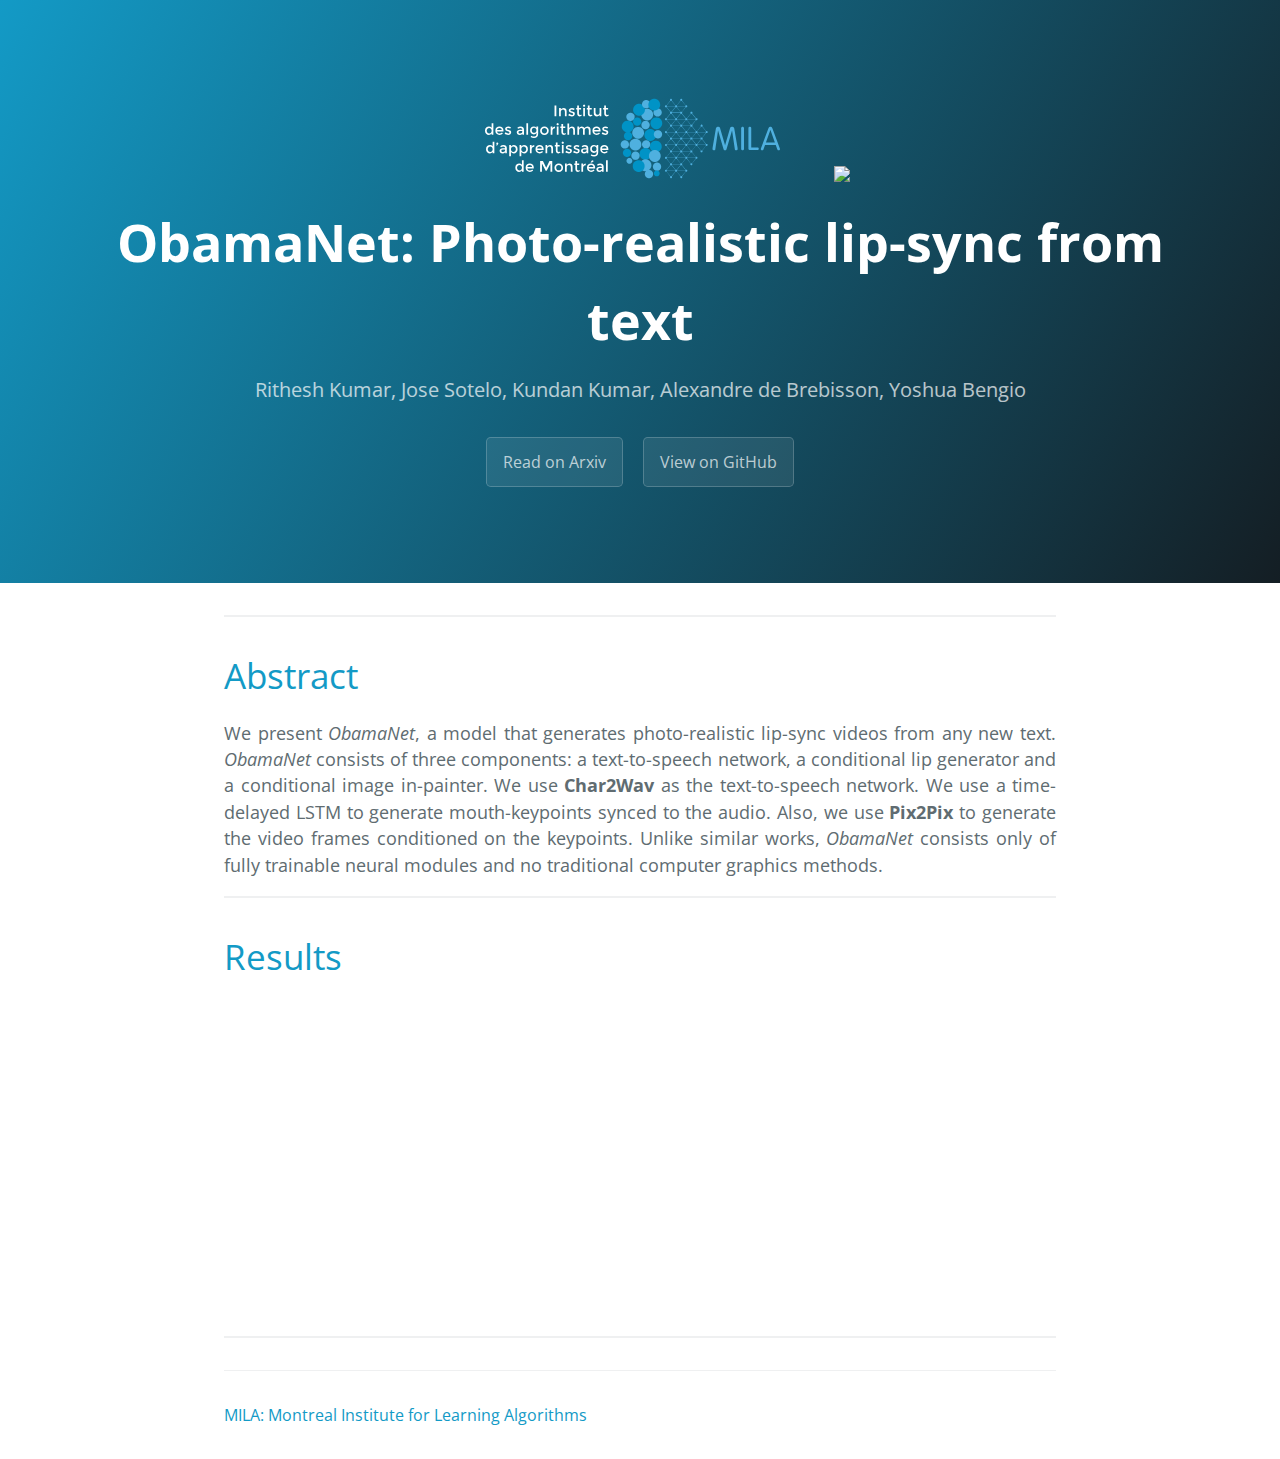
==== commit 3c9a86f8: "updating content #3" ====
--- a/obamanet/index.html
+++ b/obamanet/index.html
@@ -25,6 +25,7 @@
 <body>
   <section class="page-header">
     <img src="assets/mila_logo_fr.svg">
+    <img src="assets/lyrebird-logo.png" style="position: relative; left: 50px; bottom: 15px">
     <h1 class="project-name">ObamaNet: Photo-realistic lip-sync from text</h1>
     <h2 class="project-tagline">Rithesh Kumar, Jose Sotelo, Kundan Kumar, Alexandre de Brebisson, Yoshua Bengio</h2>
     <a href="" class="btn">Read on Arxiv</a>
@@ -40,14 +41,7 @@
   <hr />
 
   <h1 id="section">Results</h1>
-
-  <h3 id="section">Comments</h3>
-  <ul>
-    <li>For now, we only have samples for <strong>Char2Wav</strong> in Spanish. We will complete the website with more models as they finish training. Unfortunately, we don't have unlimited GPU power :'( </li>
-    <li><strong> Samples are not cherrypicked.</strong> We select 10 random sentences from the test set that the model has never seen.</li>
-    <li>Some of the samples fail to complete (check the last sample from Blizzard). Our intuition is that this is caused by a failure in the attention. In general, this model is hard to train and requires a few tricks. More details are coming soon.</li>
-  </ul>
-
+  <iframe width="560" height="315" src="https://www.youtube.com/embed/YfU_sWHT8mo" frameborder="0" allowfullscreen></iframe>
   <hr />
 
 <footer class="site-footer">
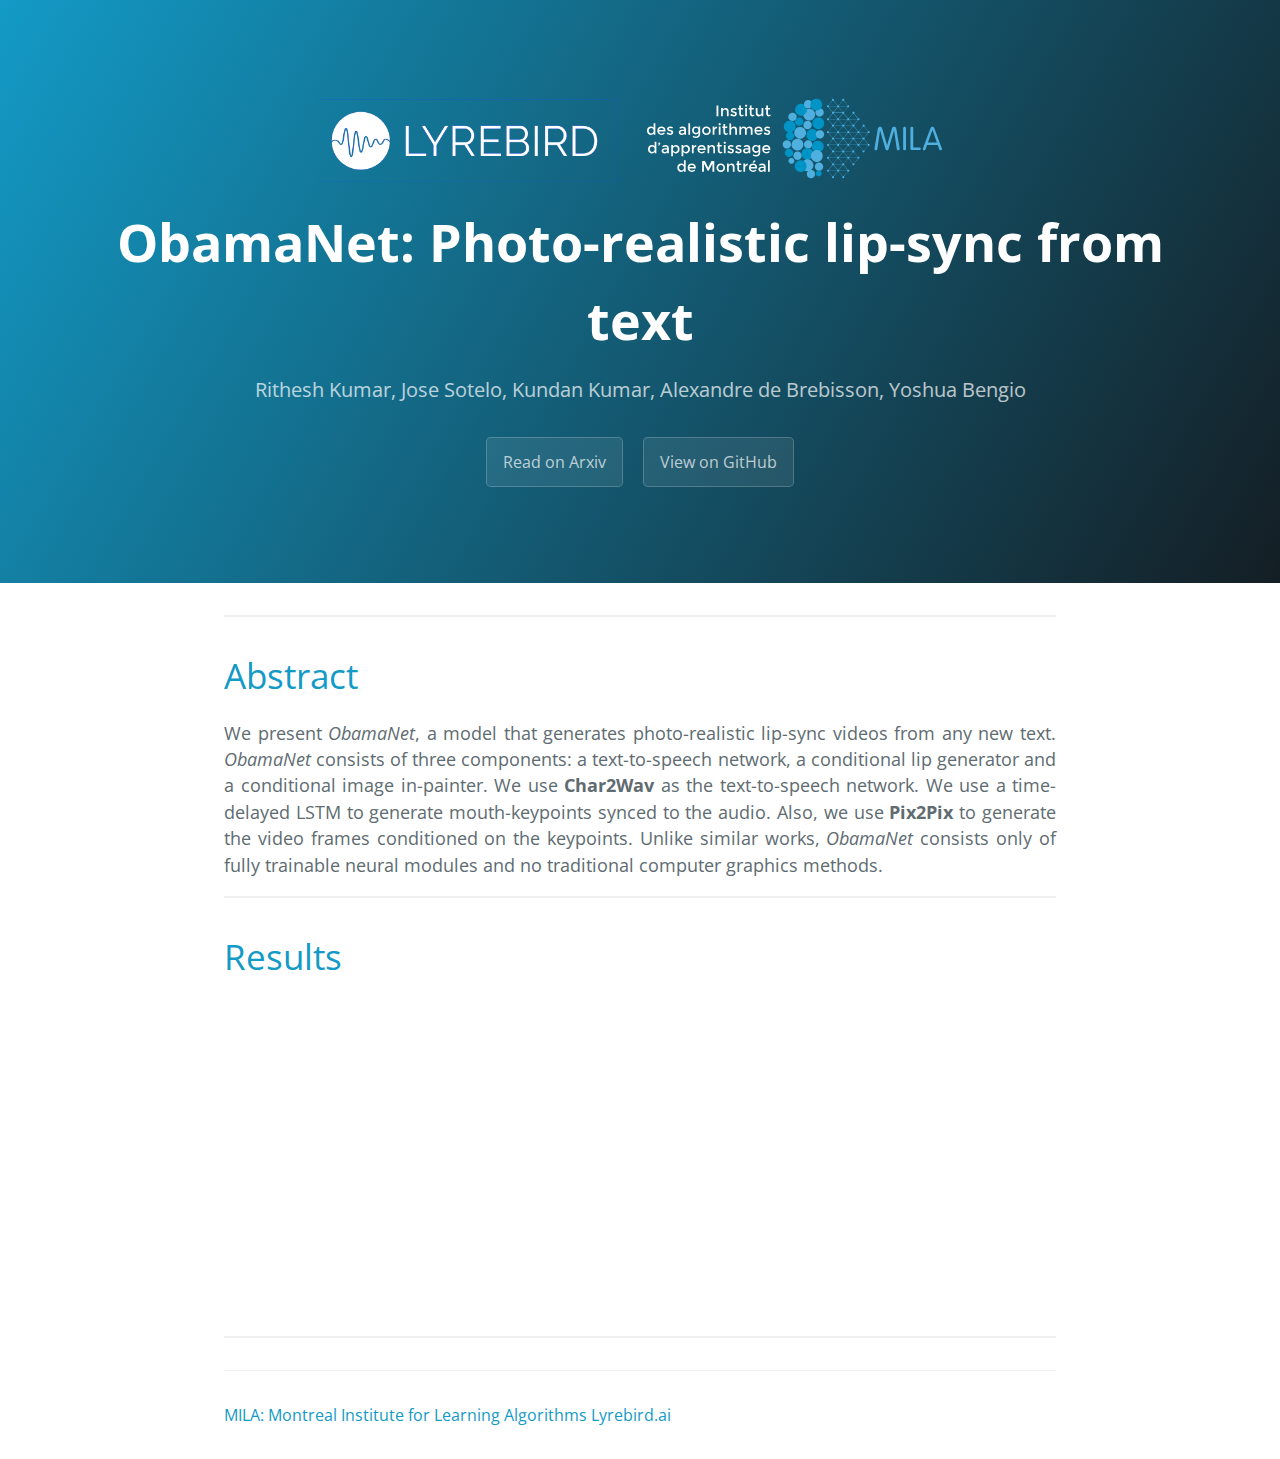
==== commit 886d93c6: "adding lyrebird transparent logo" ====
--- a/obamanet/index.html
+++ b/obamanet/index.html
@@ -24,8 +24,8 @@
 
 <body>
   <section class="page-header">
+    <img src="assets/lyrebird-logo-transparent.png" style="position: relative; right: 20px; bottom:15px">
     <img src="assets/mila_logo_fr.svg">
-    <img src="assets/lyrebird-logo.png" style="position: relative; left: 50px; bottom: 15px">
     <h1 class="project-name">ObamaNet: Photo-realistic lip-sync from text</h1>
     <h2 class="project-tagline">Rithesh Kumar, Jose Sotelo, Kundan Kumar, Alexandre de Brebisson, Yoshua Bengio</h2>
     <a href="" class="btn">Read on Arxiv</a>
@@ -46,6 +46,7 @@
 
 <footer class="site-footer">
   <span class="site-footer-credits"><a href="https://mila.quebec">MILA: Montreal Institute for Learning Algorithms</a></span>
+  <span class="site-footer-credits"><a href="https://lyrebird.ai">Lyrebird.ai</a></span>
 <!--   <span class="site-footer-owner"><a href="">Char2Wav</a> is maintained by <a href="https://josesotelo.com">Jose Sotelo</a>.</span>
  --></footer>
 
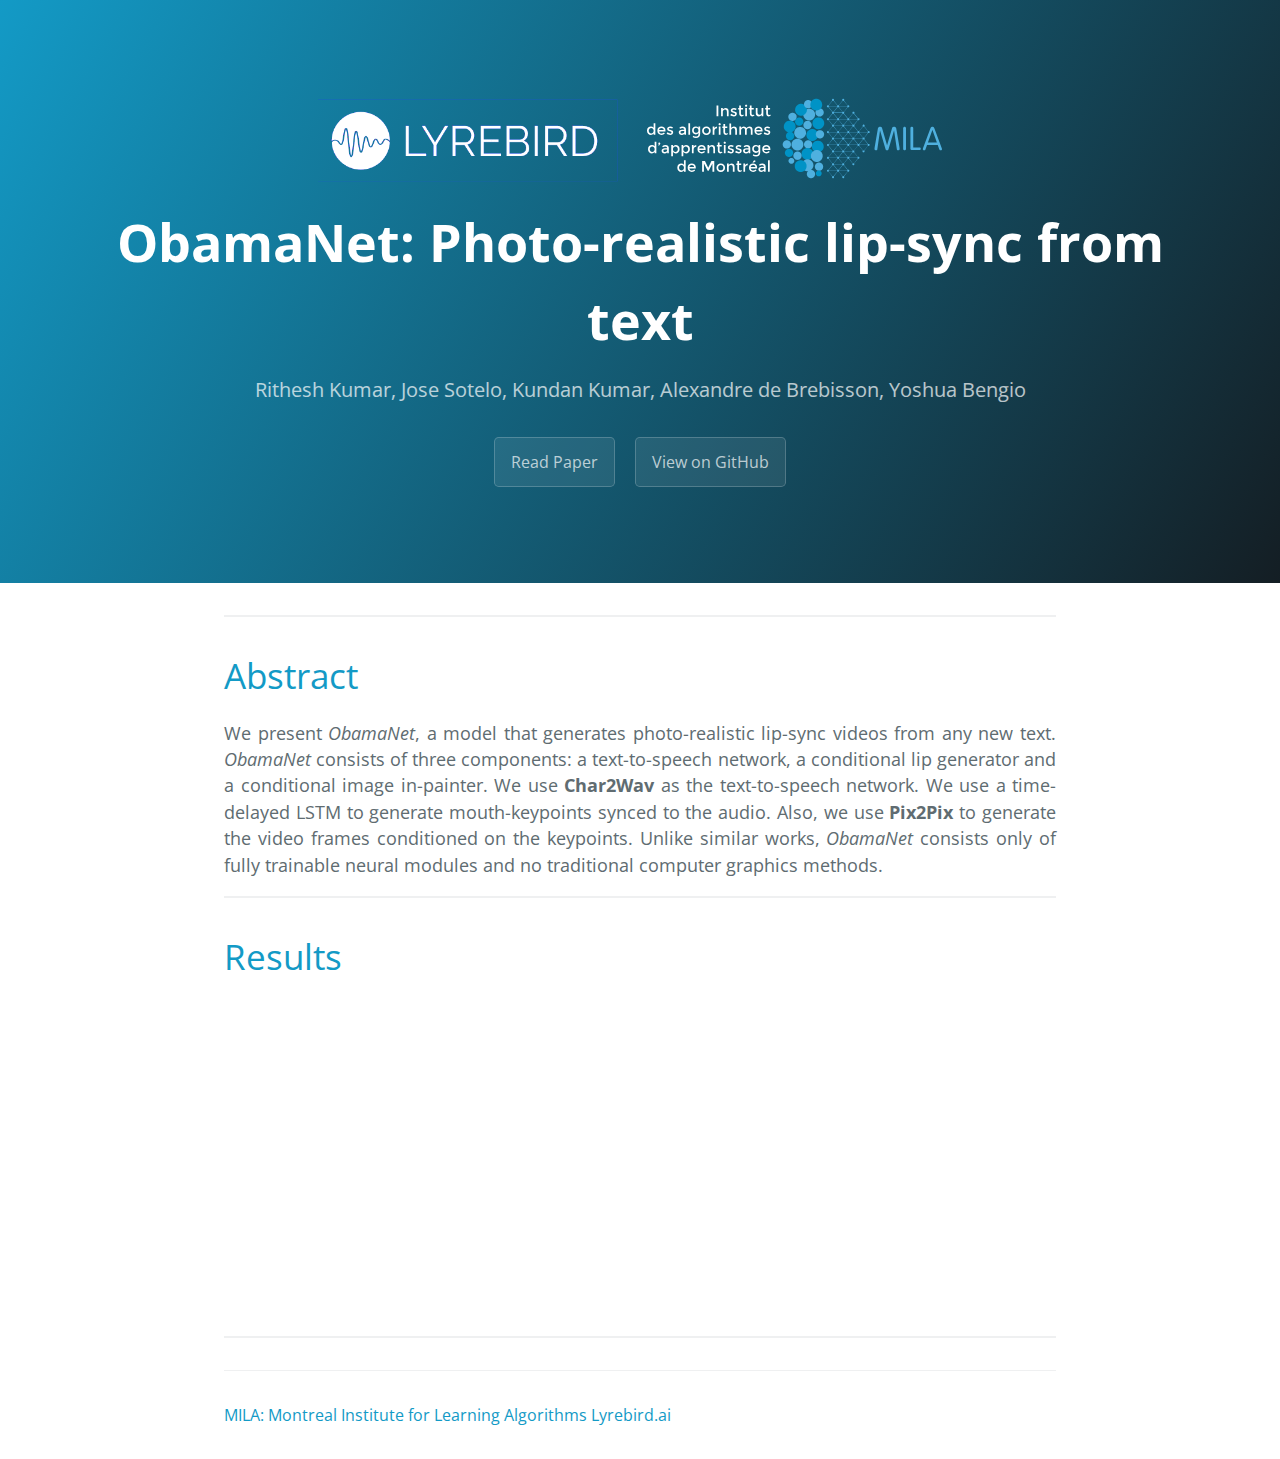
==== commit acd19a44: "adding paper" ====
--- a/obamanet/index.html
+++ b/obamanet/index.html
@@ -28,7 +28,7 @@
     <img src="assets/mila_logo_fr.svg">
     <h1 class="project-name">ObamaNet: Photo-realistic lip-sync from text</h1>
     <h2 class="project-tagline">Rithesh Kumar, Jose Sotelo, Kundan Kumar, Alexandre de Brebisson, Yoshua Bengio</h2>
-    <a href="" class="btn">Read on Arxiv</a>
+    <a href="assets/obamanet-photo-realistic.pdf" class="btn">Read Paper</a>
     <a href="" class="btn">View on GitHub</a>
   </section>
 
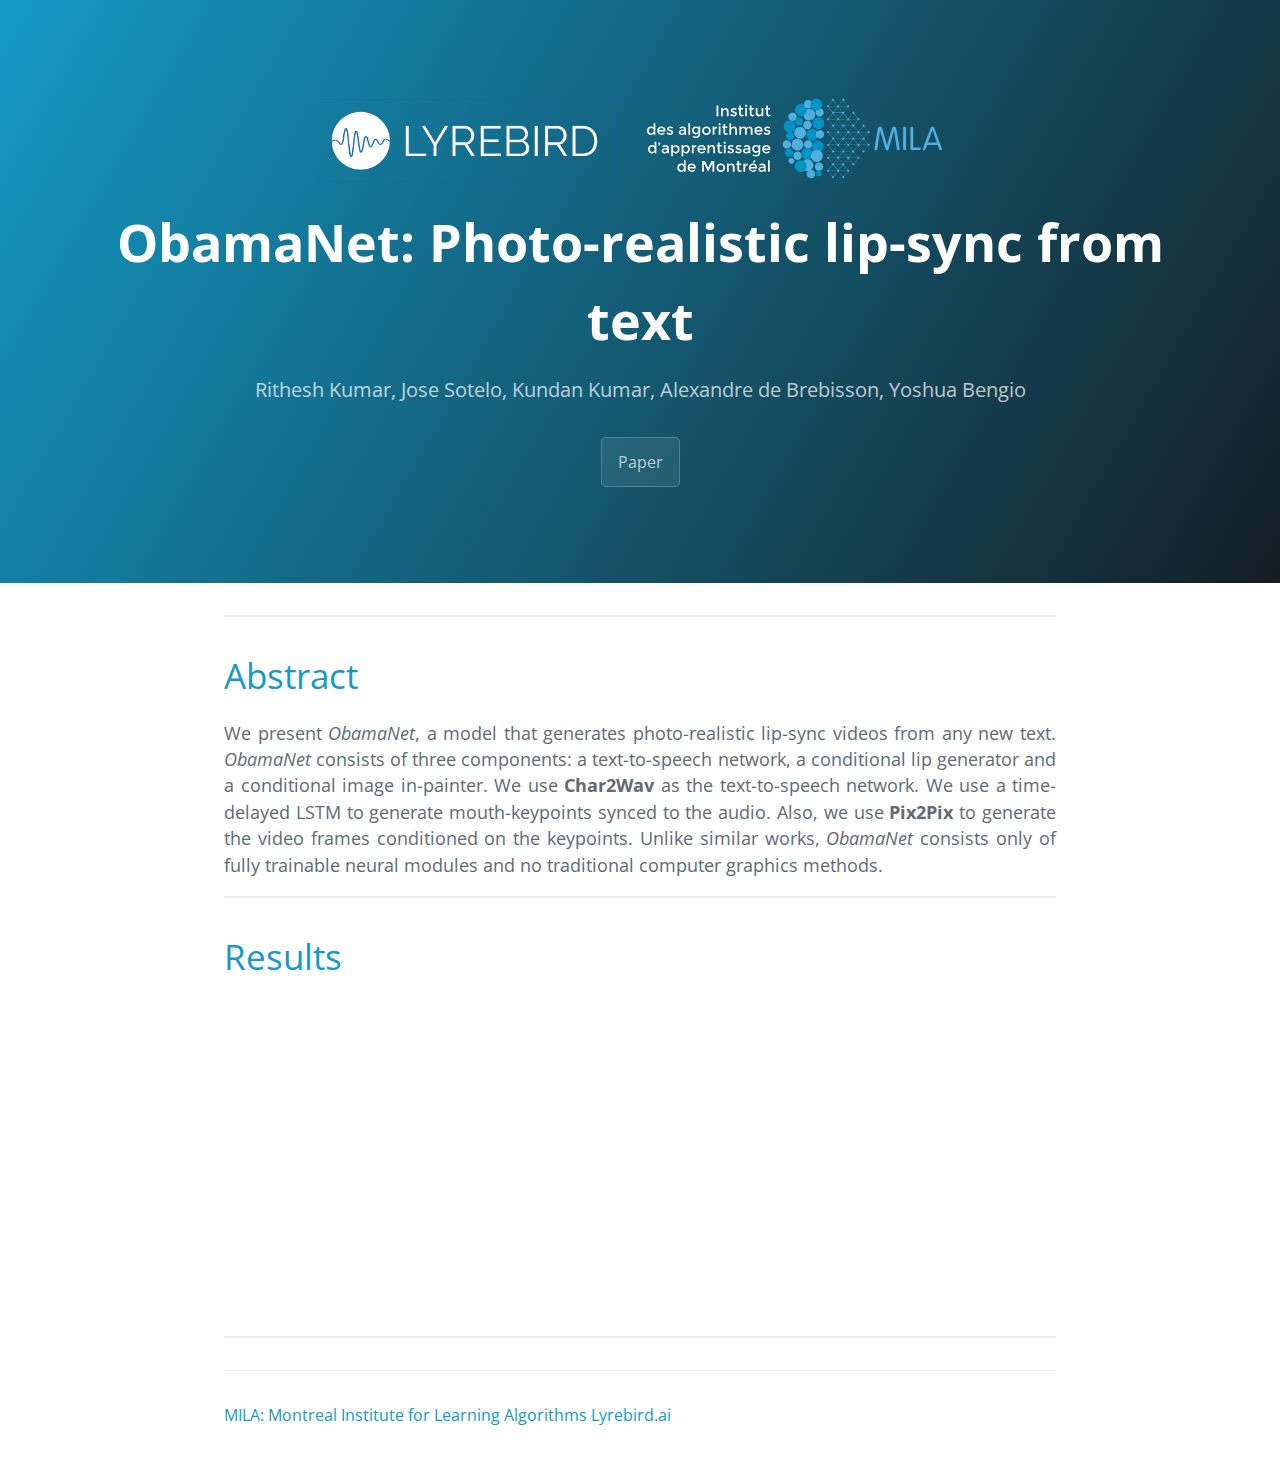
==== commit 5ef20b01: "final changes" ====
--- a/obamanet/index.html
+++ b/obamanet/index.html
@@ -28,8 +28,8 @@
     <img src="assets/mila_logo_fr.svg">
     <h1 class="project-name">ObamaNet: Photo-realistic lip-sync from text</h1>
     <h2 class="project-tagline">Rithesh Kumar, Jose Sotelo, Kundan Kumar, Alexandre de Brebisson, Yoshua Bengio</h2>
-    <a href="assets/obamanet-photo-realistic.pdf" class="btn">Read Paper</a>
-    <a href="" class="btn">View on GitHub</a>
+    <a href="assets/obamanet-photo-realistic.pdf" class="btn">Paper</a>
+    <!-- <a href="" class="btn">View on GitHub</a> -->
   </section>
 
   <section class="main-content">
